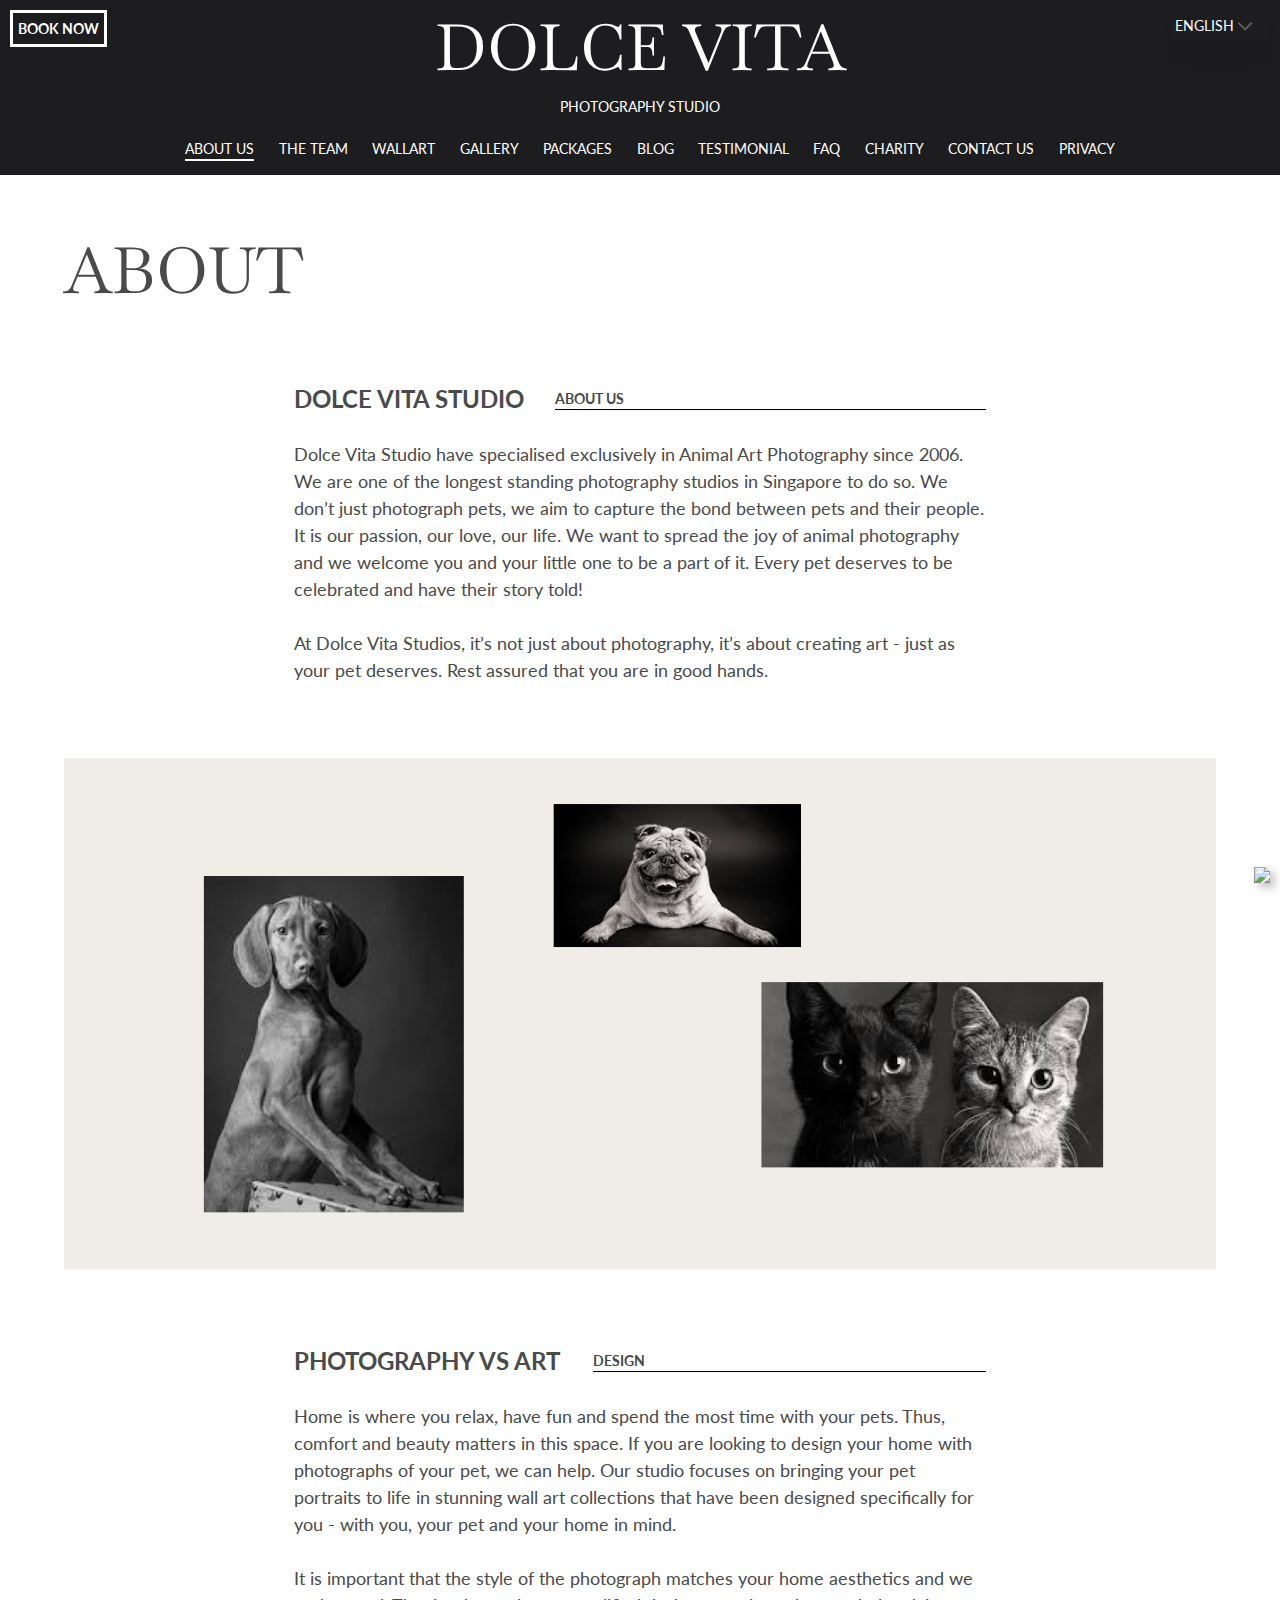
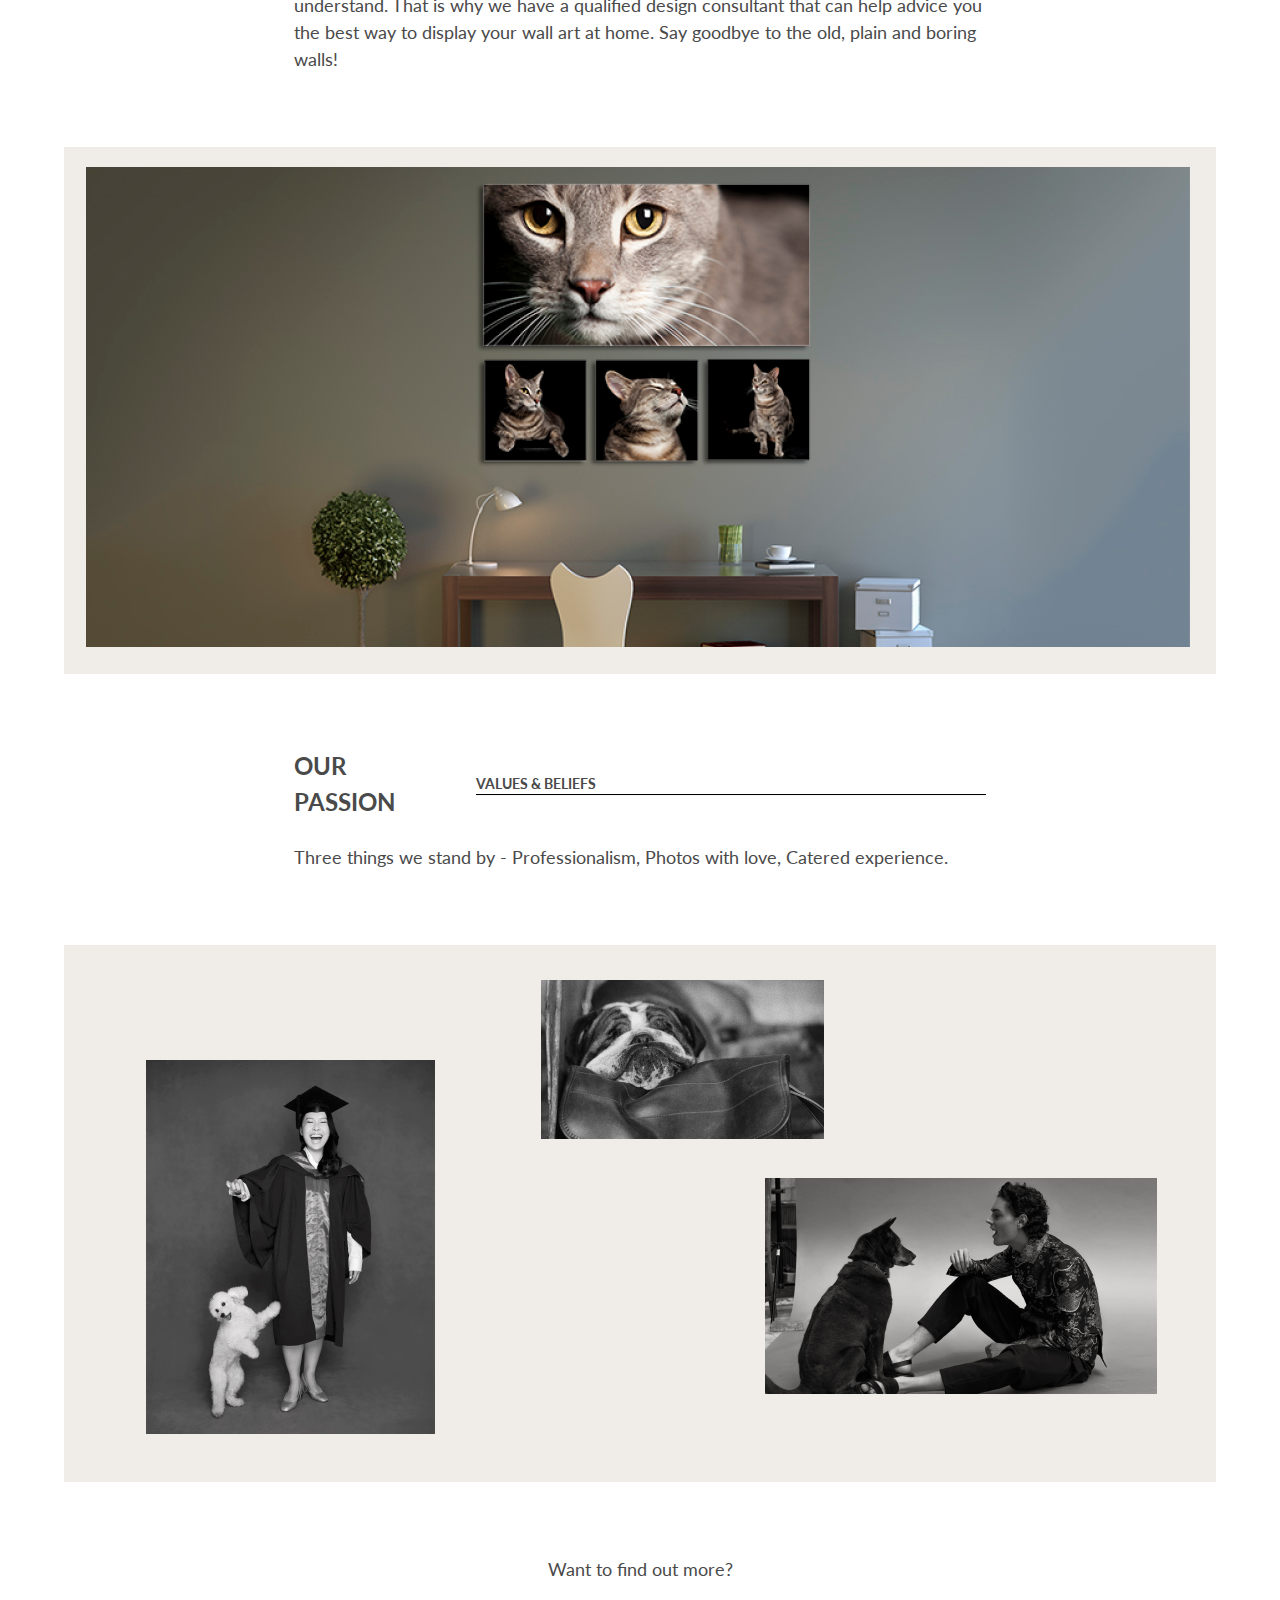
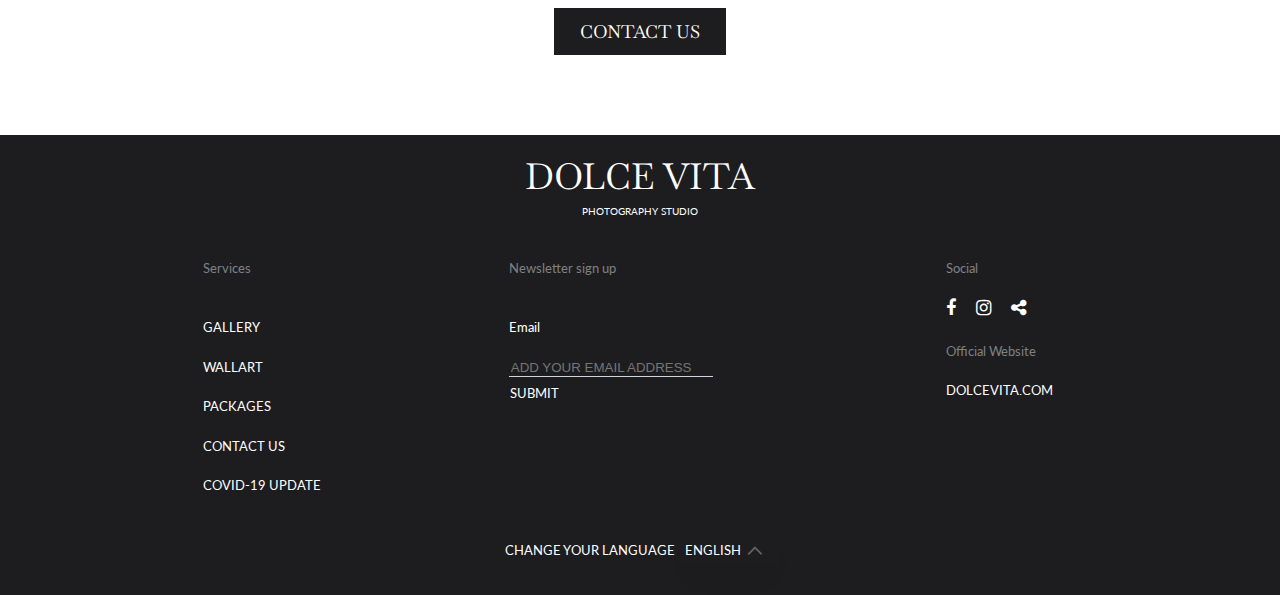
==== about.html @ 2d18b24d "add copy" ====
<!DOCTYPE html>
<html lang="en">
<head>
    <title>Dolce Vita</title>
    <meta charset="utf-8">
    <meta name="description" content="Professional pet photography service in Singapore. We specialise in taking luxe pet portraits and creating unique wall art.">
    <meta name="keywords" content="Photograph, Pet Portrait, Pet Photo, Photo Studio, Pet Photography, Photoshoot, Dog Photo, Cat Photo, Animal Shot, Animal Photography, Wall Art, Pet Art, Gallery, Luxe Photography, Artistic, Dolce Vita, Dolce Vita Studio, Singapore Pet Photography">
    <!--responsive for mobile devices-->
    <meta name="viewport" content="width=device-width, initial-scale=1">

    <link rel="stylesheet" href="bulma.css">
    <link rel="stylesheet" href="color.css">
    <link rel="icon" href="images/favicon.ico" type="image/x-icon">
    <link href="https://fonts.googleapis.com/css2?family=Baskervville&family=Lato&display=swap" rel="stylesheet">
    <link rel="stylesheet" href="https://cdnjs.cloudflare.com/ajax/libs/font-awesome/4.7.0/css/font-awesome.min.css">

    <style>
      
        

    </style>
</head>
<body>
<a class="top-link hide" id="js-top">
    <img src="images/sticky-scroll-top.svg">
</a>
<!--HEADER START-->
<header>
    <a class="bookNow" href="contact.html">
        <strong>BOOK NOW</strong>
    </a>
    <div class="lang">
        <!--ENGLISH <i class="fa fa-chevron-down"></i>-->
        <div class="select-box">
            <div class="select-box__current" tabindex="1">
                <div class="select-box__value"><input class="select-box__input" type="radio" id="0" value="1" name="Ben" checked="checked">
                    <p class="select-box__input-text">ENGLISH</p>
                </div>
                <div class="select-box__value"><input class="select-box__input" type="radio" id="1" value="2" name="Ben">
                    <p class="select-box__input-text">CHINESE</Canvas></p>
                </div>
                <div class="select-box__value"><input class="select-box__input" type="radio" id="2" value="3" name="Ben">
                    <p class="select-box__input-text">MALAY</p>
                </div>
                <div class="select-box__value"><input class="select-box__input" type="radio" id="3" value="4" name="Ben">
                    <p class="select-box__input-text">TAMIL</p>
                </div>
                <img class="select-box__icon" src="images/arrow-down.png" alt="Arrow Icon" aria-hidden="true">
            </div>
            <ul class="select-box__list">
                <li><label class="select-box__option" for="0" aria-hidden="aria-hidden">ENGLISH</label></li>
                <li><label class="select-box__option" for="1" aria-hidden="aria-hidden">CHINESE</label></li>
                <li><label class="select-box__option" for="2" aria-hidden="aria-hidden">MALAY</label></li>
                <li><label class="select-box__option" for="3" aria-hidden="aria-hidden">TAMIL</label></li>
            </ul>
        </div>
    </div>
    <div class="htitle">
        <h1>DOLCE VITA</h1>
        <h4>PHOTOGRAPHY STUDIO</h4>
    </div>
    
    <nav class="nav">
        <ul>
            <li><a href="about.html" class="active">ABOUT US</a></li> <!--Active on about.html page-->
            <li><a href="team.html" >THE TEAM</a></li>
            <li><a href="wallart.html">WALLART</a></li>
            <li><a href="gallery.html">GALLERY</a></li>
            <li><a href="packages.html">PACKAGES</a></li>
            <li><a href="blog.html">BLOG</a></li>
            <li><a href="testimonial.html">TESTIMONIAL</a></li>
            <li><a href="faq.html">FAQ</a></li>
            <li><a href="charity.html">CHARITY</a></li>
            <li><a href="contact.html">CONTACT US</a></li>
            <li><a href="privacy.html">PRIVACY</a></li>
         </ul>
    </nav>
</header>

    <!--Mobile header-->
    <nav class="mobile-nav navbar" role="navigation" aria-label="main navigation">
        <div class="navbar-brand">
            <a class="navbar-item" href="about.html">
            <img src="images/DV.svg" height="28">
            </a>
        
            <a role="button" class="navbar-burger burger" aria-label="menu" aria-expanded="false" data-target="navbarBasicExample">
            <span aria-hidden="true"></span>
            <span aria-hidden="true"></span>
            <span aria-hidden="true"></span>
            </a>
        </div>
        
        <div id="navbarBasicExample" class="navbar-menu">
            <div class="navbar-start">
                <a class="navbar-item" href="about.html">ABOUT US</a>
                <a class="navbar-item" href="team.html" >THE TEAM</a>
                <a class="navbar-item" href="wallart.html">WALLART</a>
                <a class="navbar-item" href="gallery.html">GALLERY</a>
                <a class="navbar-item" href="packages.html">PACKAGES</a>
                <a class="navbar-item" href="blog.html">BLOG</a>
                <a class="navbar-item" href="testimonial.html">TESTIMONIAL</a>
                <a class="navbar-item" href="charity.html">CHARITY</a>
                <a class="navbar-item" href="faq.html">FAQ</a>
                <a class="navbar-item" href="contact.html">CONTACT US</a>
                <a class="navbar-item" href="privacy.html">PRIVACY</a>
        
        </div>
        
            <div class="navbar-end">
            <div class="navbar-item">
                <div class="buttons">
                    <a class="button" href="contact.html">
                        <strong>BOOK NOW</strong>
                    </a>
                        <!--ENGLISH <i class="fa fa-chevron-down"></i>-->
                        <div class="select-box">
                            <div class="select-box__current" tabindex="2">
                                <div class="select-box__value"><input class="select-box__input" type="radio" id="m0" value="1" name="ken" checked="checked">
                                    <p class="select-box__input-text">ENGLISH</p>
                                </div>
                                <div class="select-box__value"><input class="select-box__input" type="radio" id="m1" value="2" name="ken">
                                    <p class="select-box__input-text">CHINESE</Canvas></p>
                                </div>
                                <div class="select-box__value"><input class="select-box__input" type="radio" id="m2" value="3" name="ken">
                                    <p class="select-box__input-text">MALAY</p>
                                </div>
                                <div class="select-box__value"><input class="select-box__input" type="radio" id="m3" value="4" name="ken">
                                    <p class="select-box__input-text">TAMIL</p>
                                </div>
                                <img class="select-box__icon" src="images/arrow-down.png" alt="Arrow Icon" aria-hidden="true">
                            </div>
                            <ul class="select-box__list">
                                <li><label class="select-box__option" for="m0" aria-hidden="aria-hidden">ENGLISH</label></li>
                                <li><label class="select-box__option" for="m1" aria-hidden="aria-hidden">CHINESE</label></li>
                                <li><label class="select-box__option" for="m2" aria-hidden="aria-hidden">MALAY</label></li>
                                <li><label class="select-box__option" for="m3" aria-hidden="aria-hidden">TAMIL</label></li>
                            </ul>
                        </div>
                </div>
            </div>
            </div>
        </div>
    </nav>

    <!--HEADER ENDS-->

    <section class="section">
        <div class="container">
            <div class="sectionTitle">
                <h1>ABOUT</h1>
            </div>
            <div class="columns">
                <div class="column">
                    <!--Gives the wrapper-->
                    <div class="content">       
                        <div class="columns">
                            <div class="column" style="flex-grow: 0.55;"><h2>DOLCE VITA STUDIO</h2></div>
                            <div class="column" style="margin: auto 0;"><h3>ABOUT US<hr></h3></div>
                        </div>   
                        <h6>
                            Dolce Vita Studio have specialised exclusively in Animal Art Photography since 2006. We are one of the longest standing photography studios in Singapore to do so. We don’t just photograph pets, we aim to capture the bond between pets and their people. It is our passion, our love, our life. We want to spread the joy of animal photography and we welcome you and your little one to be a part of it. Every pet deserves to be celebrated and have their story told!
                            <br><br>
                            At Dolce Vita Studios, it’s not just about photography, it’s about creating art - just as your pet deserves. Rest assured that you are in good hands.
                        </h6>
                    </div>
                   
                </div>
            </div>

            <div class="columns">
                <div class="column">
                    <div class="bg">
                        <img src="images/about-collage-dog-cat.png" width="90%" height="90%" alt="Collage of two dogs and two cats">
                    </div>
                </div>
            </div>

            <div class="columns"> 
                <div class="column">
                    <!--Gives the wrapper-->
                    <div class="content">
                        <div class="columns">
                            <div class="column" style="flex-grow: 0.70;"><h2>PHOTOGRAPHY VS ART</h2></div>
                            <div class="column" style="margin: auto 0;"><h3>DESIGN<hr></h3></div>
                        </div>   
                        <h6>
                            Home is where you relax, have fun and spend the most time with your pets. Thus, comfort and beauty matters in this space. If you are looking to design your home with photographs of your pet, we can help. Our studio focuses on bringing your pet portraits to life in stunning wall art collections that have been designed specifically for you - with you, your pet and your home in mind. 
                            <br><br>
                            It is important that the style of the photograph matches your home aesthetics and we understand. That is why we have a qualified design consultant that can help advice you the best way to display your wall art at home. Say goodbye to the old, plain and boring walls!
                        </h6>
                    </div>
                </div>
            </div>

            <div class="columns">
                <div class="column">
                    <div class="bg">
                        <img src="images/about-wallart-cat.png" alt="Wallart of cat">
                    </div>
                </div>
            </div>

            <div class="columns"> 
                <div class="column">
                    <!--Gives the wrapper-->
                    <div class="content">
                        <div class="columns">
                            <div class="column" style="flex-grow: 0.31;"><h2>OUR PASSION</h2></div>
                            <div class="column" style="margin: auto 0;" ><h3>VALUES & BELIEFS<hr></h3></div>
                        </div> 
                        <h6>
                            Three things we stand by - Professionalism, Photos with love, Catered experience.     
                        </h6>
                    </div>
                </div>
            </div>

            <div class="columns">
                <div class="column">
                    <div class="bg">
                        <img src="images/about-collage-grad-dog.png" alt="collage of graduating university students with their pet dog">
                    </div>
                </div>
            </div>

            <div class="columns">
                <div class="column">
                    <h6 class="textCenter">
                        Want to find out more?
                    </h6>
                    <div class="btn" style="margin-top: 25px;">
                        <a href="contact.html">CONTACT US</a>
                    </div>
                </div>
            </div>

        </div>
    </section>

<!--FOOTER START-->
    <footer class="desktop">
        <div class="htitle">
            <h1 style="font-size: 36px;">DOLCE VITA</h1>
            <h4 style="font-size: 10px;">PHOTOGRAPHY STUDIO</h4>
        </div>

        <div class="footer">
            <div class="fservice">
                <ul>
                    <li><h5>Services</h5><br></li>
                    <li><a href="gallery.html">GALLERY</a></li>
                    <li><a href="wallart.html">WALLART</a></li>
                    <li><a href="packages.html">PACKAGES</a></li>
                    <li><a href="contact.html">CONTACT US</a></li>
                    <li><a href="covid.html">COVID-19 UPDATE</a></li>
                </ul>
            </div>
            <div class="fnews">
                <ul>
                    <li><h5>Newsletter sign up</h5><br></li>
                    <li>Email</li>
                    <li><div class="md-form">
                        <input type="email" id="form1" class="form-control" placeholder="ADD YOUR EMAIL ADDRESS">
                    </div>
                   
                    <button class="button is-text">SUBMIT</button></li>
                </ul>

            </div>
            <div class="fsocial">
                <ul>
                    <li><h5>Social</h5></li>
                    <i class="fa fa-facebook"></i><i class="fa fa-instagram"></i><i class="fa fa-share-alt"></i>
                    <li><h5>Official Website</h5></li>
                    <li><a href="index.html">DOLCEVITA.COM</a></li>
                </ul>
            </div>
        </div>

        <div class="flang">
            
            <!--<h5 style="display: inline; padding-left: 30px;">ENGLISH <i class="fa fa-chevron-down"></i></h5>-->
            <div class="select-box" style="float: right;">
                <div class="select-box__current" tabindex="3">
                    <div class="select-box__value"><input class="select-box__input" type="radio" id="f0" value="1" name="ten" checked="checked">
                        <p class="select-box__input-text">ENGLISH</p>
                    </div>
                    <div class="select-box__value"><input class="select-box__input" type="radio" id="f1" value="2" name="ten">
                        <p class="select-box__input-text">CHINESE</Canvas></p>
                    </div>
                    <div class="select-box__value"><input class="select-box__input" type="radio" id="f2" value="3" name="ten">
                        <p class="select-box__input-text">MALAY</p>
                    </div>
                    <div class="select-box__value"><input class="select-box__input" type="radio" id="f3" value="4" name="ten">
                        <p class="select-box__input-text">TAMIL</p>
                    </div>
                    <img class="select-box__icon" src="images/arrow-up.png" alt="Arrow Icon" aria-hidden="true">
                </div>
                <ul class="select-box__list" style="bottom: 50px;">
                    <li><label class="select-box__option" for="f0" aria-hidden="aria-hidden">ENGLISH</label></li>
                    <li><label class="select-box__option" for="f1" aria-hidden="aria-hidden">CHINESE</label></li>
                    <li><label class="select-box__option" for="f2" aria-hidden="aria-hidden">MALAY</label></li>
                    <li><label class="select-box__option" for="f3" aria-hidden="aria-hidden">TAMIL</label></li>
                </ul>
            </div>
            <div style="padding: 5px;">CHANGE YOUR LANGUAGE</div>
        </div>
    </footer>

    <footer class="mobile">
        <div class="htitle">
            <h1 style="font-size: 36px;">DOLCE VITA</h1>
            <h4 style="font-size: 10px;">PHOTOGRAPHY STUDIO</h4>
        </div>

        <div class="fbody">
        <div>
            <div class="services">
                <h5>Services</h5>
                <ul>
                    <li><a href="gallery.html">GALLERY</a></li>
                    <li><a href="wallart.html">WALLART</a></li>
                    <li><a href="packages.html">PACKAGES</a></li>
                    <li><a href="contact.html">CONTACT US</a></li>
                    <li><a href="covid.html">COVID-19 UPDATE</a></li>
                </ul>
            </div>
        </div>

        <div class="footerBtm">

            <div class="newsletter">
                <h5>Choose Your Language</h5>    
                <!--<div>ENGLISH <i class="fa fa-chevron-down"></i></div>-->
                <div class="select-box">
                    <div class="select-box__current" tabindex="4">
                        <div class="select-box__value"><input class="select-box__input" type="radio" id="mf0" value="1" name="ren" checked="checked">
                            <p class="select-box__input-text">ENGLISH</p>
                        </div>
                        <div class="select-box__value"><input class="select-box__input" type="radio" id="mf1" value="2" name="ren">
                            <p class="select-box__input-text">CHINESE</Canvas></p>
                        </div>
                        <div class="select-box__value"><input class="select-box__input" type="radio" id="mf2" value="3" name="ren">
                            <p class="select-box__input-text">MALAY</p>
                        </div>
                        <div class="select-box__value"><input class="select-box__input" type="radio" id="mf3" value="4" name="ren">
                            <p class="select-box__input-text">TAMIL</p>
                        </div>
                        <img class="select-box__icon" src="images/arrow-down.png" alt="Arrow Icon" aria-hidden="true">
                    </div>
                    <ul class="select-box__list">
                        <li><label class="select-box__option" for="mf0" aria-hidden="aria-hidden">ENGLISH</label></li>
                        <li><label class="select-box__option" for="mf1" aria-hidden="aria-hidden">CHINESE</label></li>
                        <li><label class="select-box__option" for="mf2" aria-hidden="aria-hidden">MALAY</label></li>
                        <li><label class="select-box__option" for="mf3" aria-hidden="aria-hidden">TAMIL</label></li>
                    </ul>
                </div>
            </div>

               <div class="social">
                   <h5>Social</h5>
                   <i class="fa fa-facebook"></i><i class="fa fa-instagram"></i><i class="fa fa-share-alt"></i>
                </div>
        </div>
    </div>

    </footer>

<!--FOOTER END-->
<script src="scripts/navbar.js"></script>
</body>
</html>
---- color.css ----
body{
    position: relative;
    height: 100%;
    background-color: #fff;
    margin: 0;
    padding: 0;
}

html, body {
    max-width: 100%;
    overflow-x: hidden;
}

.top-link {
    position: fixed;
    bottom: 10px;
    right: 10px;
    z-index: 99999;
}

.top-link img {
    box-shadow: rgba(0, 0, 0, 0.22) 5px 5px 8px;
}

.contact-seperator {
    border-top: 1px solid lightgray;
}

/*text color set by div*/
/*header compnay name + section header*/
h1 {
    font-family: 'Baskervville', serif;
    font-size: 64px;
    font-weight: normal;
    font-style: normal;
    margin: 0;
    padding: 0;
}

/*subheader*/
h2 {
    font-family: 'Lato', sans-serif;
    font-size: 24px;
    font-weight: bold;
    font-style: normal;
    margin: 0;
    padding: 0;
}

/*sub title that is above the line*/
h3 {
    font-family: 'Lato', sans-serif;
    font-size: 14px;
    font-weight: bold;
    font-style: normal;
    margin: 0;
    padding: 0;
}

/*sub company name + footer*/
h4 {
    font-family: 'Lato', sans-serif;
    font-size: 14px;
    font-weight: normal;
    font-style: normal;
    margin: 0;
    padding: 0;
}

/*content*/
h6 {
    font-family: 'Lato', sans-serif;
    font-size: 18px;
    font-weight: normal;
    font-style: normal;
    margin: 0;
    padding: 0;
}

/*content links*/

.links {
    color: #4a4a4a;
    display: inline-block;
    border-bottom: 1px solid #4a4a4a ;
    margin-top: 60px;
}

/*footer grey*/
h5 {
    font-family: 'Lato', sans-serif;
    font-size: 13px;
    font-weight: normal;
    font-style: normal;
    margin: 0;
    padding: 0;
    color: #7D8184;
}

header {
    width: 100%;
    height: 175px;
    left: 0px;
    top: 0px;
    background: #1D1D1F;
}

.htitle {
    width: 50%;
    margin: auto;
    text-align: center;
    color: #fff;
}

.bookNow {
    float: left;
    color: #FFF;
    margin: 10px;
    padding: 5px;
    font-family: 'Lato', sans-serif;
    font-size: 14px;
    border-style: solid;
    border-color: #FFF;
    transition: all 0.3s;
}

.bookNow a{
color: white;
transition: all 0.3s;
}

.bookNow:hover {
    background-color: white;
}

.bookNow:hover a {
    color: black;
}

.lang {
    float: right;
    color: #FFF;
    margin: 10px;
    font-family: 'Lato', sans-serif;
    font-size: 14px;
}

.nav {
    color: #FFF;
    height: 20px;
    padding: 10px 10px;
    /*position: fixed;  Set the navbar to fixed position */
    width: 100%;  
    margin-top: 10px;
}

.nav ul, .nav li {
    margin: 0;
    padding: 0;
    display: inline-block;
    list-style-type: none;
}
.nav ul {
    width: 100%;
    text-align: center;
    
}
ul#menu li {     
    display: inline-block;   
    padding-left: 5px;
    margin-left: 10px;
}
.nav a {
    display: block;
    line-height: 20px;
    margin: 0 0 0 20px;
    text-decoration: none;
    color: #FFFFFF;
    font-family: 'Lato', sans-serif;
    font-size: 14px;
    text-transform: capitalize;
    transition: all 0.2s;
}

.nav a:hover {
    border-bottom: 2px solid white;
}

.nav a.active {
    border-bottom: 2px solid white;
}

.content {
    width: 60%;
    margin: auto;
    font-family: 'Lato';
}

@media only screen and (max-width: 820px) {

    .content {
        width: 80%;
    }
}

.bg {
    padding: 20px 0;
    background-color: #F0EDE8;
    text-align: center;
}

footer {
    height: 460px;
    width: 100%;
    background: #1D1D1F;
    padding: 15px;
    font-family: 'Lato', sans-serif;
    font-size: 13px;
    font-weight: normal;
    font-style: normal;
    color: #fff;
}

.footer {
    width: 70%;
    margin: auto;
    display: table;
    padding: 20px 0;
}

.fservice {
    width: 35%;
    display: table-cell;
}

.footer ul {
    list-style-type: none;
    padding-inline-start: 0px;
    /*margin-top: 20px;*/
}

.footer li {
    margin: 20px 0;
}

.footer a {
    display: block;
    text-decoration: none;
    font-family: 'Lato', sans-serif;
    color: #FFF;
}

.footer a:hover {
    color: #ced4da;
}

.fnews {
    width: 50%;
    display: table-cell;
}

/*For email hr*/
.fnews li {
    padding-right: 30%;
}

.fsocial {
    display: table-cell;
}

.fsocial i {
    font-size: 18px;
    padding-bottom: 5px;
    margin: 0 20px 0 0;
}

.fsocial i:hover {
    color: #ced4da;
}

.flang {
    width: 280px;
    margin: auto;
}

.btn {
    text-align: center;
}

.btn.white button, .btn.white a {
    background-color: #fff;
    color: #1D1D1F;
    cursor: pointer;
}

.btn.white:hover button, .btn.white:hover a {
    background-color: #1D1D1F !important;
    color: #fff !important;
}

.btn button, .btn a {
    border-style: none;
    font-family: 'Baskervville', serif;
    font-size: 18px;
    background-color: #1D1D1F;
    color: #fff;
    text-align: center;
    border: 1px solid #1D1D1F;
    padding: 9px 25px;
    text-transform: uppercase;
    transition: all 0.3s;
    display: inline-block;
}

.btn button:hover, .btn a:hover {
    background-color: #fff;
    color: #1D1D1F;
    
}

.textCenter {
    text-align: center;
    margin: auto;
}

.nogap {
    margin-top: 0;
}

/*Footer email submit from bootstrap*/
.md-form {
    position: relative;
}

.md-form input[type="email"]:not(.browser-default) {
    -webkit-box-sizing: content-box;
    box-sizing: content-box;
    background-color: transparent;
    border: none;
    border-bottom: 1px solid #ced4da;
    border-radius: 0;
    outline: none;
    -webkit-box-shadow: none;
    box-shadow: none;
}


.md-form .form-control {
    width: 200px;
    height: auto;
    background-color: transparent;
    border-radius: 0;
    color: #fff;
    
}

.md-form .form-control:focus {
    -webkit-box-shadow: none;
    box-shadow: none
}

/*CAROUSEL*/
.carousel.container:nth-child(2) {
    margin-top: 60px;
}

.carousel.container {
    margin-bottom: 75px;
}

.carousel.container h6 {
    text-align: center;
}

.wallart .container:last-child {
    margin-bottom: 27px;
}

.wallart .container:last-child h6 {
    text-align: center;
    margin-bottom: 35px;
}

.wallart .carousel.container .columns {
    margin-top: 0;
}

.glide--slider {
    position: relative;
}

.glide__track {
    border: 30px solid #F0EDE8;
}

.glide__slide {
    height: auto !important;
}

.glide__slide img {
    height: 100%;
    width: 100%;
    position: relative;
    right: 30px;
}

.glide__arrows .glide__arrow {
    padding: 0;
    border: none;
    box-shadow: none;
    text-shadow: none;
}

.glide__arrows .glide__arrow--left {
    left: 0.3em;
}

.glide__arrows .glide__arrow--right {
    right: 0.3em;
}

@media only screen and (max-width: 820px) {

    .glide__track {
        border: 15px solid #F0EDE8;
    }

    .glide__arrows .glide__arrow--left {
        left: -0.4em;
    }
    
    .glide__arrows .glide__arrow--right {
        right: -0.4em;
    }

    .glide__slide img {
        right: 15px;
    }

    .glide__slide {
        height: 170px !important;
    }
    
}

/*OUR PEOPLE*/
.people .title {
    font-family: Baskervville;
    font-style: normal;
    font-weight: normal;
    font-size: 30px;
    line-height: 39px;
}

.people .swap-img {
    position: relative;
    margin-bottom: 15px;
}

.people .swap-img img.bw {
    position: absolute;
    top:0;
    left:0;
    overflow: hidden;
    width: 100%;
}

.people .swap-img .bw {
    z-index: 9999;
    transition: opacity .3s linear;
    cursor: pointer;
}

.people .swap-img .bw:hover {
    opacity: 0;
}

.people .desktop .columns:nth-child(2) {
    margin-top: 90px;
}

.people .desktop, .people .mobile {
    margin: 65px 0 42px;
}

.people .mobile {
    display: none;
}

.people .mobile .column {
    margin-bottom: 45px;
}

@media only screen and (max-width: 820px) { 

    .people .mobile {
        display: block;
    }

    .people .desktop {
        display: none;
    }

}


/*MOBILE NAV*/

.mobile-nav {
    display: none;
    font-family: 'Lato', sans-serif;
    font-size: 12px;
}

.mobile-nav.navbar, .mobile-nav.navbar .navbar-menu {
    background-color: #1D1D1F;
}

.mobile-nav.navbar .navbar-burger {
    color: #fff;
}

.mobile-nav.navbar .navbar-item {
    color: #fff;
}

.mobile-nav.navbar .navbar-item:hover {
    background-color: #1D1D1F;
    color: #fff;
}

.mobile-nav.navbar .button {
    background-color: transparent;
    border: 1px solid white;
    color: #fff;
    font-size: 12px;
}

/*MOBILE FOOTER*/
footer.mobile {
    display: none;
    height: auto;
    font-size: 12px;
    padding: 0.75rem;
}

footer.mobile a {
    color: #fff;
}

footer.mobile .htitle {
    width: 100%;
}


footer.mobile h5 {
    margin-bottom: 10px;
}

footer.mobile ul {
    list-style-type: none;
}

footer.mobile .fbody {
    display: flex;
    justify-content: space-between;
    margin: 20px 0 0;
}

footer.mobile > div > div > div:first-child {
    margin-bottom: 20px;
}

footer.mobile .social .fa {
    font-size: 20px;
    margin-right: 10px;
}


@media only screen and (max-width: 820px) {
    .mobile-nav, footer.mobile {
    display: block;}

    header, footer.desktop {
        display: none;
    }
}

hr {
    margin: 0;
    border-top: 1px solid black;
}

/*HOMEPG*/

.covid-banner.desktop {
    position: sticky;
    z-index: 100;
    width: 100%;
    background: black;
    padding: 2px 0;
    display: flex;
    justify-content: center;
}

.covid-banner.desktop > * {
    display: inline;
    color: white;
    font-size: 12px;
}

.covid-banner.desktop > div:nth-child(2) {
    position: absolute;
    right: 5px;
    cursor: pointer;
}

.covid-banner.desktop > div:nth-child(1) a {
    color: #fff;
}

.covid-banner.desktop > div:nth-child(1) a:hover {
    color: #fff;
    text-decoration: underline;
}

.covid-banner.mobile {
    display: none;
    height: 100%;
    width: 100%;
    position: fixed;
    z-index: 10;
}

.covid-banner.mobile > div {
    background: black;
    margin: 80px 20px;
    width: 100%;
    display: flex;
    justify-content: center;
    align-items: center;
    position: relative;
    text-align: center;
    padding: 25px;
}

.covid-banner.mobile > div > div > div, .covid-banner.mobile > div > div > h6 {
    color: white ;
    margin-bottom: 30px;
}

.covid-banner.mobile > div > div > div:nth-child(1) {
    font-family: 'Baskervville';
    font-size: 36px;
    margin-bottom: 10px;
}

.covid-banner.mobile > div > div > div:nth-child(4) {
    position: absolute;
    top: 5px;
    right: 10px;
    font-size: 36px;
}

@media only screen and (max-width: 820px) {


.covid-banner.mobile {
    display: flex;
}


.covid-banner.desktop {
    display: none;
}

}


.section.video {
    position: fixed;
    bottom: 0;
    background: rgba(0, 0, 0, 0.5);
    color: #f1f1f1;
    width: 100%;
    padding: 20px;
}

.video-overlay {
    position: fixed;
    bottom: 0;
    left: 0;
    background: rgba(0, 0, 0, 0.5);
    color: #f1f1f1;
    width: 100%;
    height: 100%;
    padding: 20px;
    z-index: 2;
    display: flex;
    justify-content: center;
    align-items: center;
}

#introVideo {
    position: fixed;
    right: 0;
    bottom: 0;
    min-width: 100%;
    min-height: 100%;
}

.section.video .text {
text-align: center;
}

.section.video .title { 
    font-family: Baskervville;
    font-style: normal;
    font-weight: normal;
    font-size: 80px;
    color: white;
}

.section.video .subtitle {
    font-family: Lato;
    font-style: normal;
    font-weight: normal;
    font-size: 18px;
    line-height: 1.5;
    letter-spacing: 1ch;
    color: white;
}

@media only screen and (max-width: 820px) { 

    .section.video {
        height: 100vh;
    }

    .section.video .text {
        bottom: 40%;
    }

    #introVideo {
        max-width: none;
        height: 100px;
        width: auto;
    }

}

/*COVID*/

.sg-clean{
margin: 20px auto;
width: 312px;
height: 161px;
background-size: cover !important;
background-position: center !important;
background: url('images/SG-Clean-logo.png');
background-blend-mode: difference;
mix-blend-mode: difference;
}


.covid hr {
    margin: 0 auto;
    width: 70%;
}

.covid img {
    width: 100%;
}

.covid .columns.is-variable .column h6:first-child {
    margin-bottom: 10px;
}

.covid .container:nth-child(2) {
    padding-top: 80px;
    padding-bottom: 50px;
}

@media only screen and (min-width: 821px) {

    .covid .container:nth-child(2) > .columns {
        margin-top: 90px;
    }

}

@media only screen and (max-width: 820px) {

    .sg-clean {

        width: 156px;
        height: 80px;

    }


}

/*charity*/

.charity hr {
    margin: 0 auto;
    width: 20%;
}

.charity .title, .package .title {
    font-family: 'Baskervville';
    font-size: 24px;
    text-align: center;
    line-height: 1.5;
}

.charity img {
    margin-top: 2.5rem;
    width: 100%;
}

.spca-collage{
    display: flex;
    align-items: center;
}

.charity-partner-caption .title {
    text-align: left;
}

.charity-partner-caption .btn {
    text-align: left;
}


.charity-partner-caption a {
    margin-top: 45px;
    background-color: transparent !important;
    text-align: center;
}

.charity .columns:nth-child(2) {
    margin-bottom: 75px;
}

.charity .columns:nth-child(4), .charity .columns:nth-child(5)  {
    margin: 75px 0;
}


@media only screen and (min-width: 821px) {

    .charity .is-variable {
        width: 90%;
        margin: auto;
    }

}

@media only screen and (max-width: 821px) {


.charity .columns:nth-child(2) {
    margin-bottom: 40px;
}

    .charity .columns:nth-child(4), .charity .columns:nth-child(5)  {
        margin: 40px 0;
    }
}

/*CONTACT*/
.contact form {
    width: 90%;
    margin: 90px auto;
}

.contact .header {
    display: flex;
    justify-content: space-between;
}

.contact label {
    font-family: 'Lato';
    font-weight: normal;
    font-size: 14px;
}

.contact .control .select {
    width: 100%;
}

.contact .control select, .contact .control input[type="text"], .contact .control input[type="number"], .contact .control input[type="email"]{
    width: 100%;
    font-family: 'Lato';
}

.contact .btn {
    text-align: right;
}

.contact .select:not(.is-multiple):not(.is-loading)::after {
    border-color: black;
}

.contact a {
    color: #808080;
}

.contact a:hover {
    color: #808080;
}

.contact form a {
    color: black;
    text-decoration: underline;
}


.contact form a:hover {
    color: black;
}

.contact .req {
    font-family: 'Lato';
    font-size: 12px;
    line-height: 2.5;
}

@media only screen and (min-width: 821px) {

    .contact .control .select.ntitle {
        width: 49%;
    }
    
}

@media only screen and (max-width: 821px) {

    .contact .header {
        flex-direction: column;
    }
    
}

/*PACKAGES*/

.package img {
    width: 100%;
    margin-bottom: 20px;
}

.package .container > .columns:nth-child(2){
    margin-bottom: 0px;
}


.package .btn {
    text-align: left;
    position: static;
}

.package button {
    margin-top: 40px;
    background-color: transparent;
    text-align: center;
}

@media only screen and (min-width: 821px) {

    .package .container > .columns:nth-child(3) > .column .column {
        position: relative;
    }
    
    .package .container > .columns:nth-child(3) > .column .column h6 {
        margin-bottom: 120px;
    }

    .package .container > .columns:nth-child(3) > .column .column .btn {
        position: absolute;
        bottom: 0;
    }

    .package .container > .columns {
        margin-bottom: 75px;
    }

    .package button {
        margin-top: 90px;
    }
  
}



.package .title {
    margin: 0 0 75px;
    font-size: 30px;
}



.package .container > .columns:nth-child(4) {
    border-top: 1px solid #B3B3B3;
}

.package .container > .columns:nth-child(4) .title {
    margin: 50px 0 60px;
}

.package .container > .columns:nth-child(4) .services .title {
    margin: 0 0 20px;
    font-size: 24px;
}

.package .services .btn {
    text-align: center;
}

.package .services a {
    margin-top: 20px;
    background-color: transparent;
    text-align: center;
}

.package .services .column {
    text-align: center;
    font-family: 'Lato';
}

.package .services .column > div {
    background: #F0EDE8;
    padding: 30px;
}

.package .price {
font-style: italic;
font-weight: normal;
font-size: 23px;
line-height: 28px;
background: #F7F6F3;
display: inline-block;
padding: 40px 30px;
border-radius: 50%;
margin-bottom: 16px;
}

.package .is-full .price {
    margin: 16px 0;
}

.package .is-full button {
    margin-top: 0;
}

.package .date, .package .details {
font-size: 14px;
line-height: 17px;
}

.package .details {
margin-top: 20px;
}

/*Drop down box for language*/
.select-box {
    position: relative;
    display: block;
    width: 100px;
    color: #fff;
}

.select-box__current {
    position: relative;
    box-shadow: 0 15px 30px -10px rgba(0, 0, 0, 0.1);
    cursor: pointer;
    outline: none;
}

.select-box__current:focus + .select-box__list {
    opacity: 1;
    animation-name: none;
}

.select-box__current:focus + .select-box__list .select-box__option {
    cursor: pointer;
}

.select-box__current:focus .select-box__icon {
    transform: translateY(-50%) rotate(180deg);
}

.select-box__icon {
    position: absolute;
    top: 50%;
    right: 15px;
    transform: translateY(-50%);
    width: 20px;
    opacity: 0.3;
    transition: 0.2s ease;
}

.select-box__value {
    display: flex;
}

.select-box__input {
    display: none;
}

.select-box__input:checked + .select-box__input-text {
    display: block;
}

.select-box__input-text {
    display: none;
    width: 100%;
    margin: 0;
    padding: 5px;
    background-color: transparent;
}

.select-box__list {
    position: absolute;
    width: 100%;
    padding: 0;
    list-style: none;
    opacity: 0;
    animation-name: HideList;
    animation-duration: 0.5s;
    animation-delay: 0.5s;
    animation-fill-mode: forwards;
    animation-timing-function: step-start;
    box-shadow: 0 15px 30px -10px rgba(0, 0, 0, 0.1);
}

.select-box__option {
    display: block;
    padding: 10px;
    background-color: #FFF;
    color: black;
}

.select-box__option:hover, .select-box__option:focus {
    color: #fff;
    background-color: #7D8184;
}

@keyframes HideList {
    from {
        transform: scaleY(1);
    }
    to {
        transform: scaleY(0);
    }
}
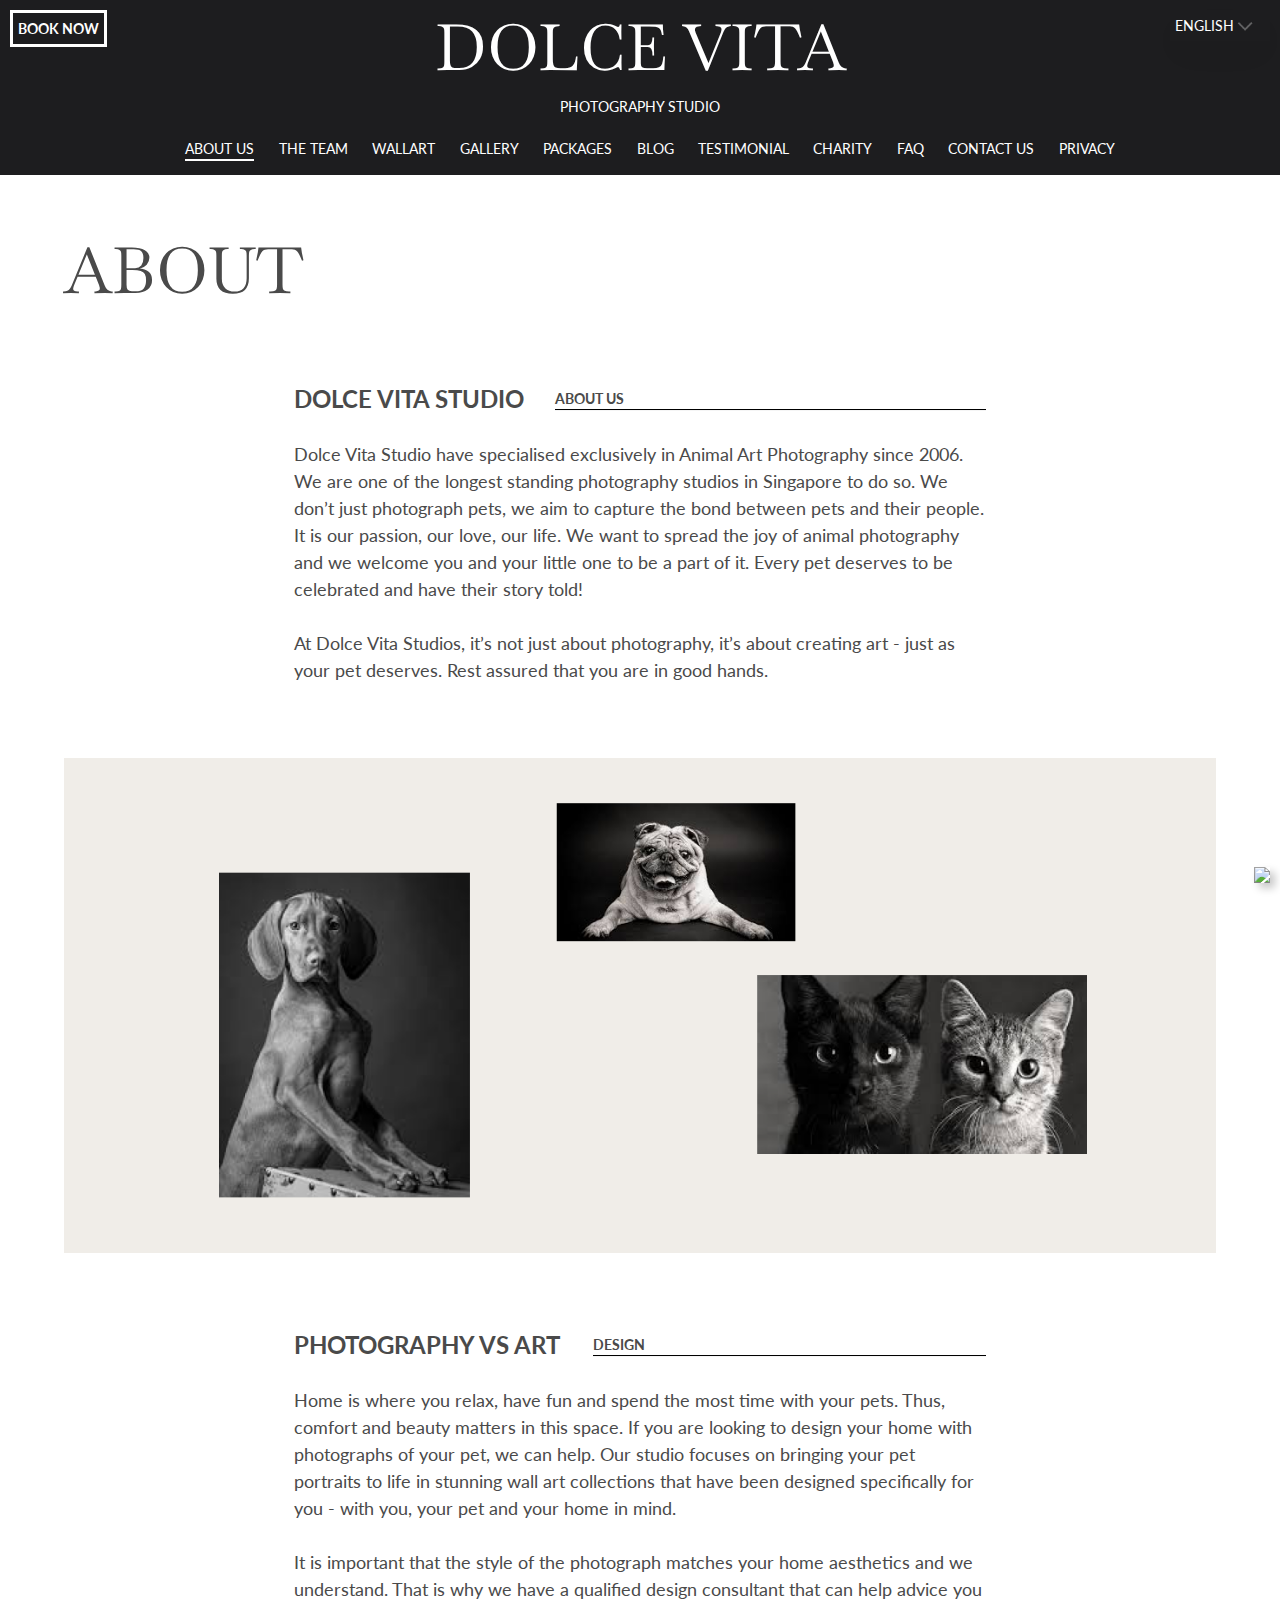
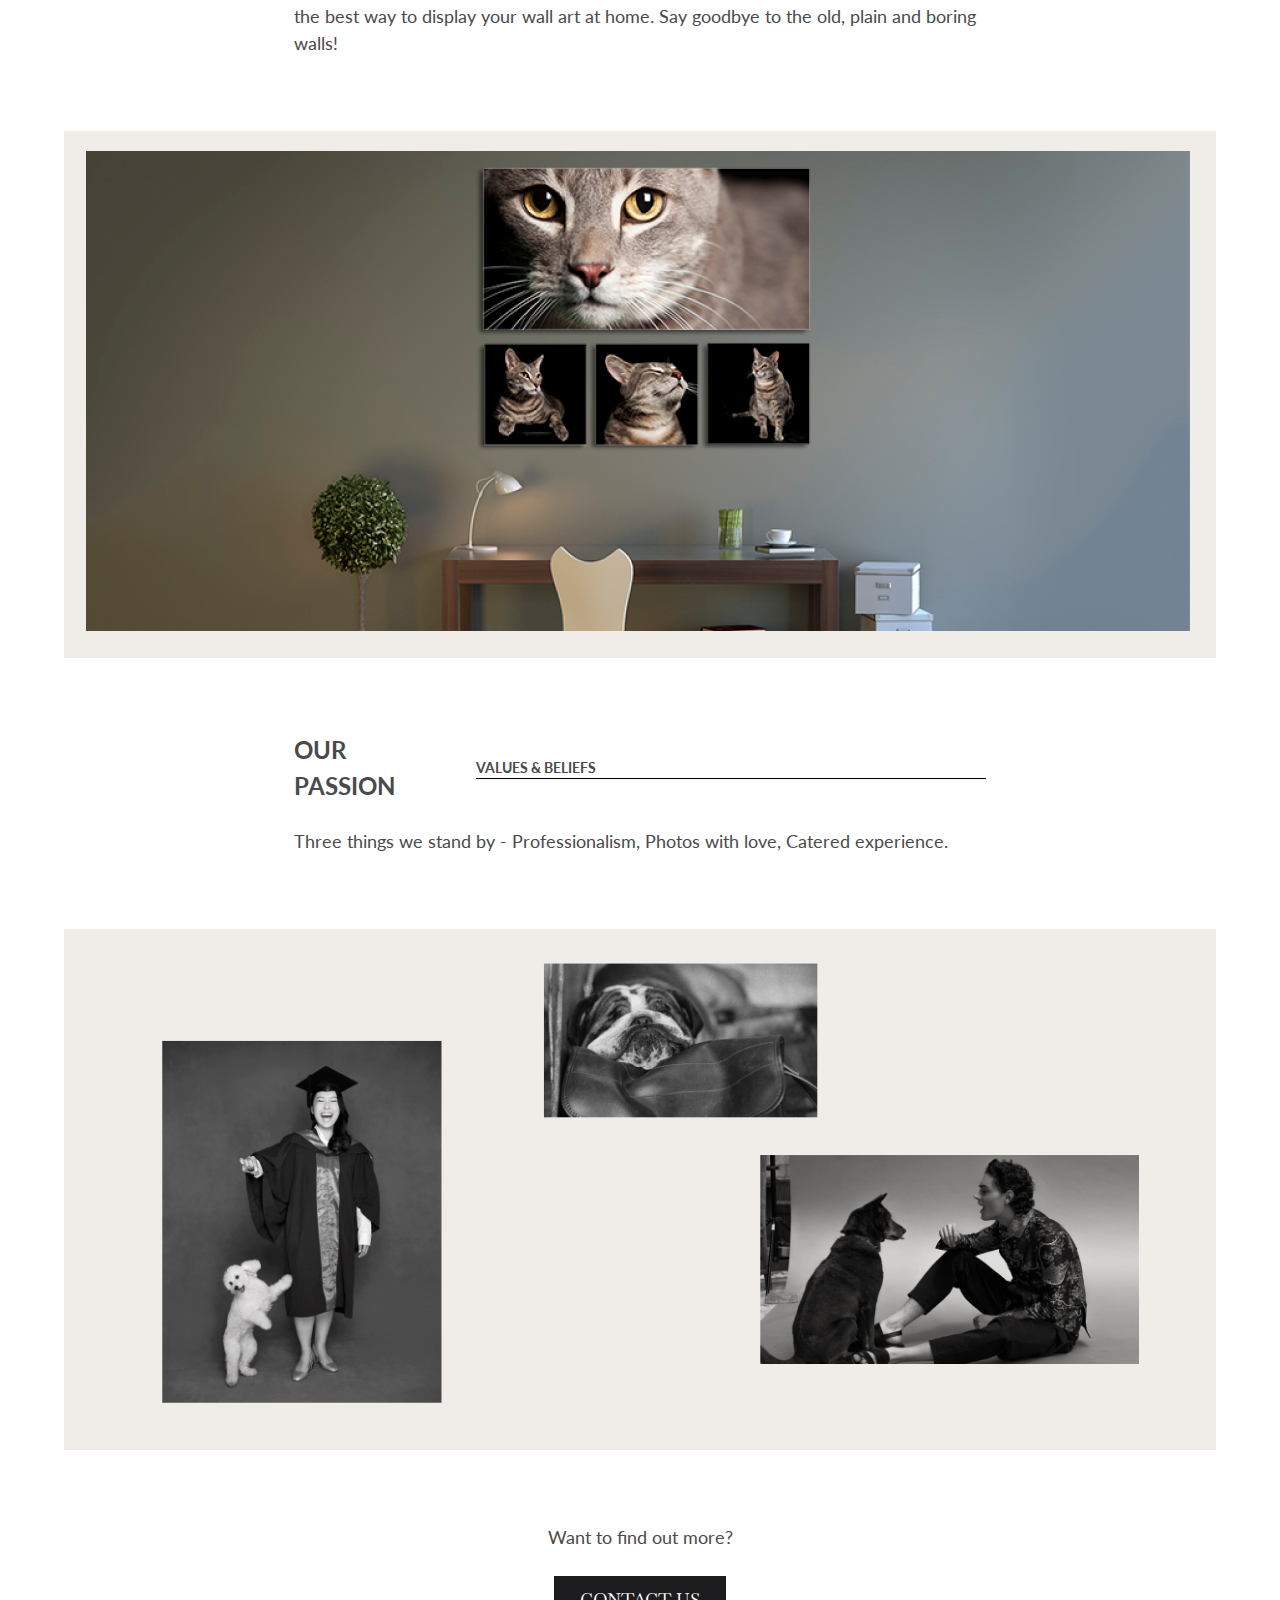
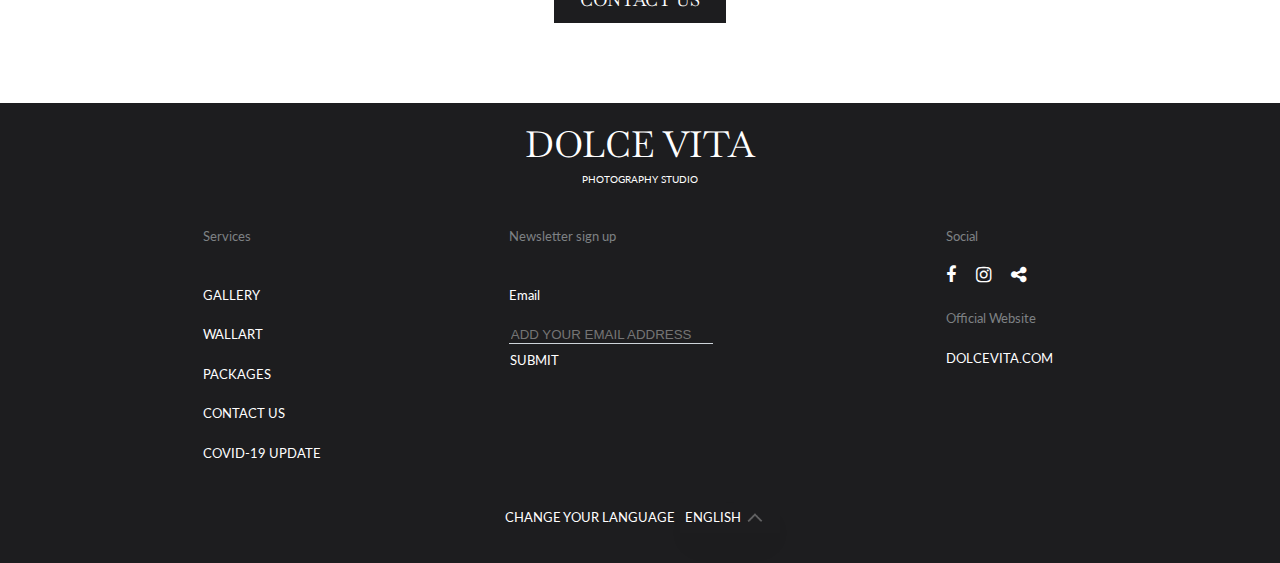
==== commit 5897e93d: "update nav" ====
--- a/about.html
+++ b/about.html
@@ -70,8 +70,8 @@
             <li><a href="packages.html">PACKAGES</a></li>
             <li><a href="blog.html">BLOG</a></li>
             <li><a href="testimonial.html">TESTIMONIAL</a></li>
+            <li><a href="charity.html">CHARITY</a></li>
             <li><a href="faq.html">FAQ</a></li>
-            <li><a href="charity.html">CHARITY</a></li>
             <li><a href="contact.html">CONTACT US</a></li>
             <li><a href="privacy.html">PRIVACY</a></li>
          </ul>
--- a/color.css
+++ b/color.css
@@ -70,6 +70,16 @@
 /*content*/
 h6 {
     font-family: 'Lato', sans-serif;
+    font-size: 18px;
+    font-weight: normal;
+    font-style: normal;
+    margin: 0;
+    padding: 0;
+}
+
+/*Baskervville header*/
+h7 {
+    font-family: 'Baskervville', serif;
     font-size: 18px;
     font-weight: normal;
     font-style: normal;
@@ -204,7 +214,7 @@
 }
 
 .bg {
-    padding: 20px 0;
+    padding: 20px 20px;
     background-color: #F0EDE8;
     text-align: center;
 }
@@ -290,7 +300,6 @@
 .btn.white button, .btn.white a {
     background-color: #fff;
     color: #1D1D1F;
-    cursor: pointer;
 }
 
 .btn.white:hover button, .btn.white:hover a {
@@ -401,7 +410,6 @@
     height: 100%;
     width: 100%;
     position: relative;
-    right: 30px;
 }
 
 .glide__arrows .glide__arrow {
@@ -834,9 +842,8 @@
 }
 
 
-.charity-partner-caption a {
+.charity-partner-caption a{
     margin-top: 45px;
-    background-color: transparent !important;
     text-align: center;
 }
 
@@ -894,6 +901,18 @@
 .contact .control select, .contact .control input[type="text"], .contact .control input[type="number"], .contact .control input[type="email"]{
     width: 100%;
     font-family: 'Lato';
+    background-color: transparent;
+    border: 1px solid lightgrey;
+    
+}
+
+.contact .control textarea {
+    background-color: transparent;
+    border: 1px solid lightgray;
+}
+
+.contact ::placeholder {
+    color: #7D8184;
 }
 
 .contact .btn {
@@ -963,7 +982,6 @@
 
 .package button {
     margin-top: 40px;
-    background-color: transparent;
     text-align: center;
 }
 
@@ -1020,7 +1038,6 @@
 
 .package .services a {
     margin-top: 20px;
-    background-color: transparent;
     text-align: center;
 }
 
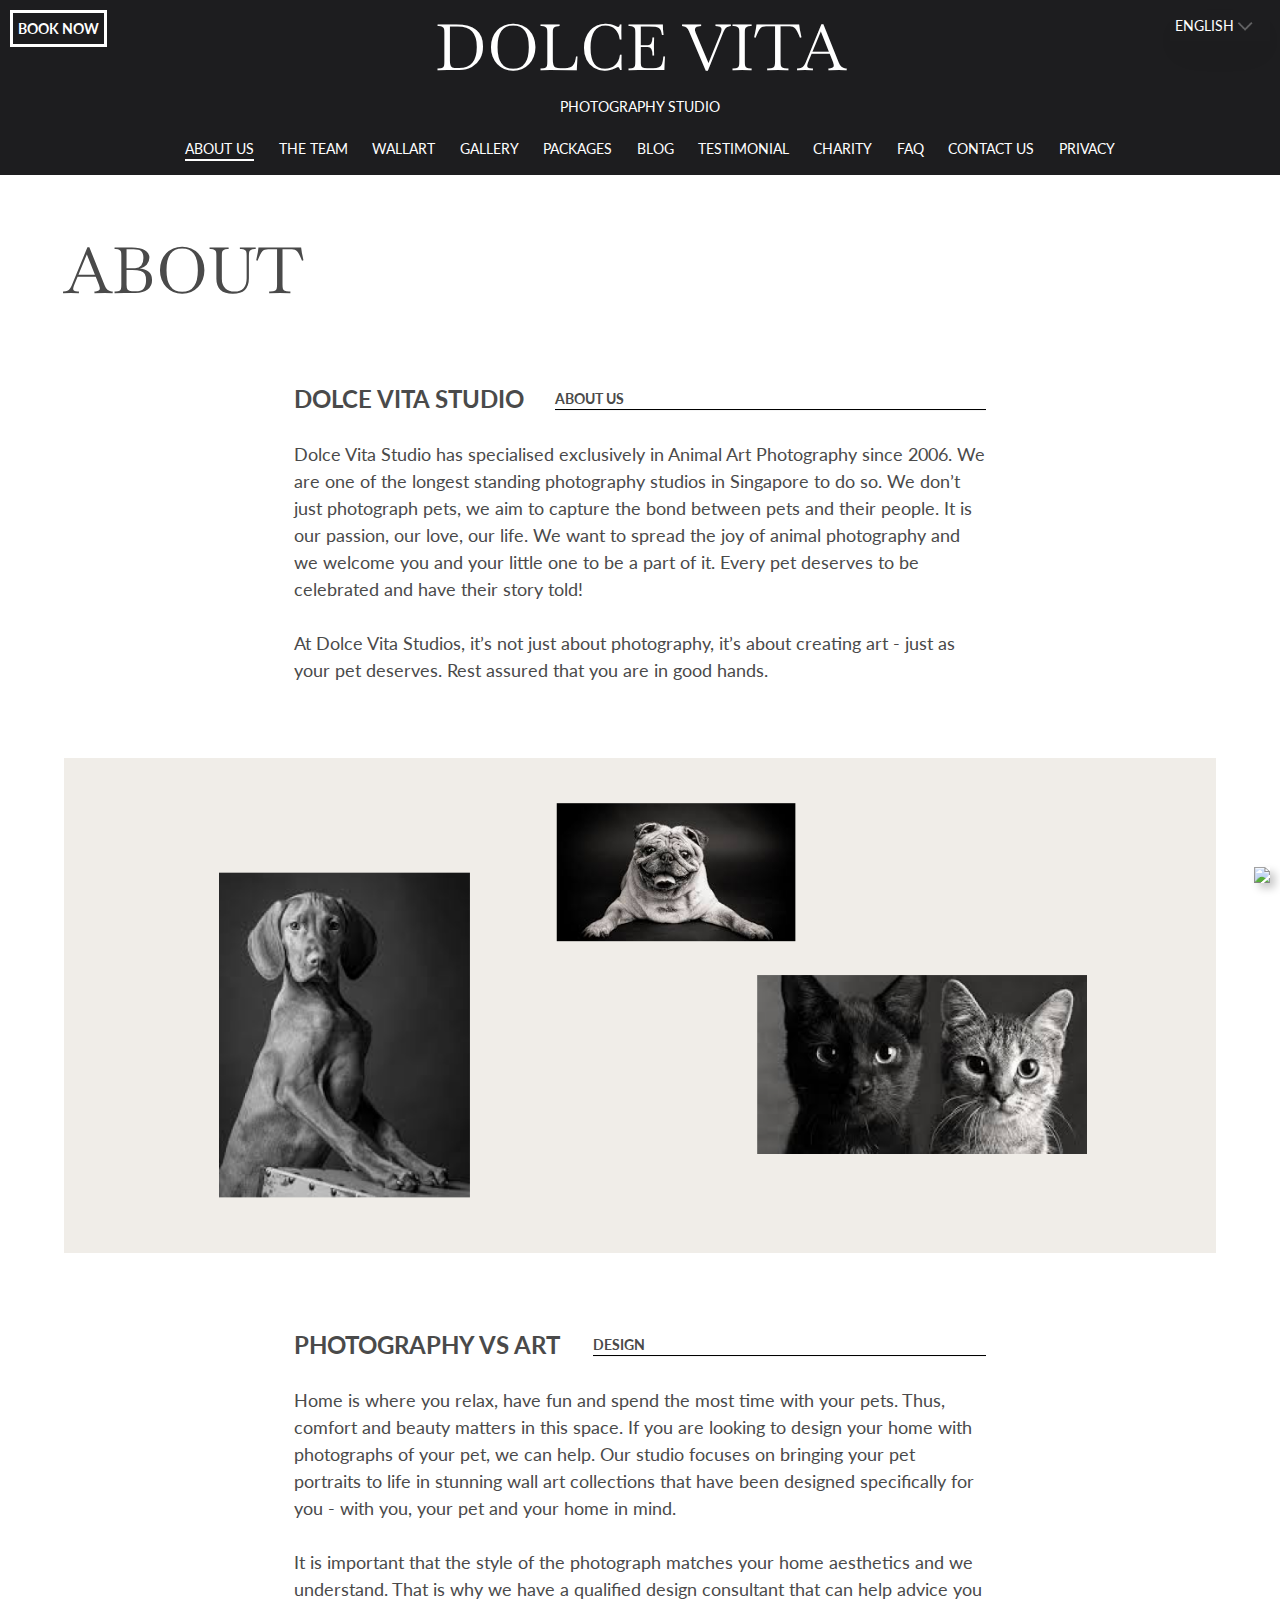
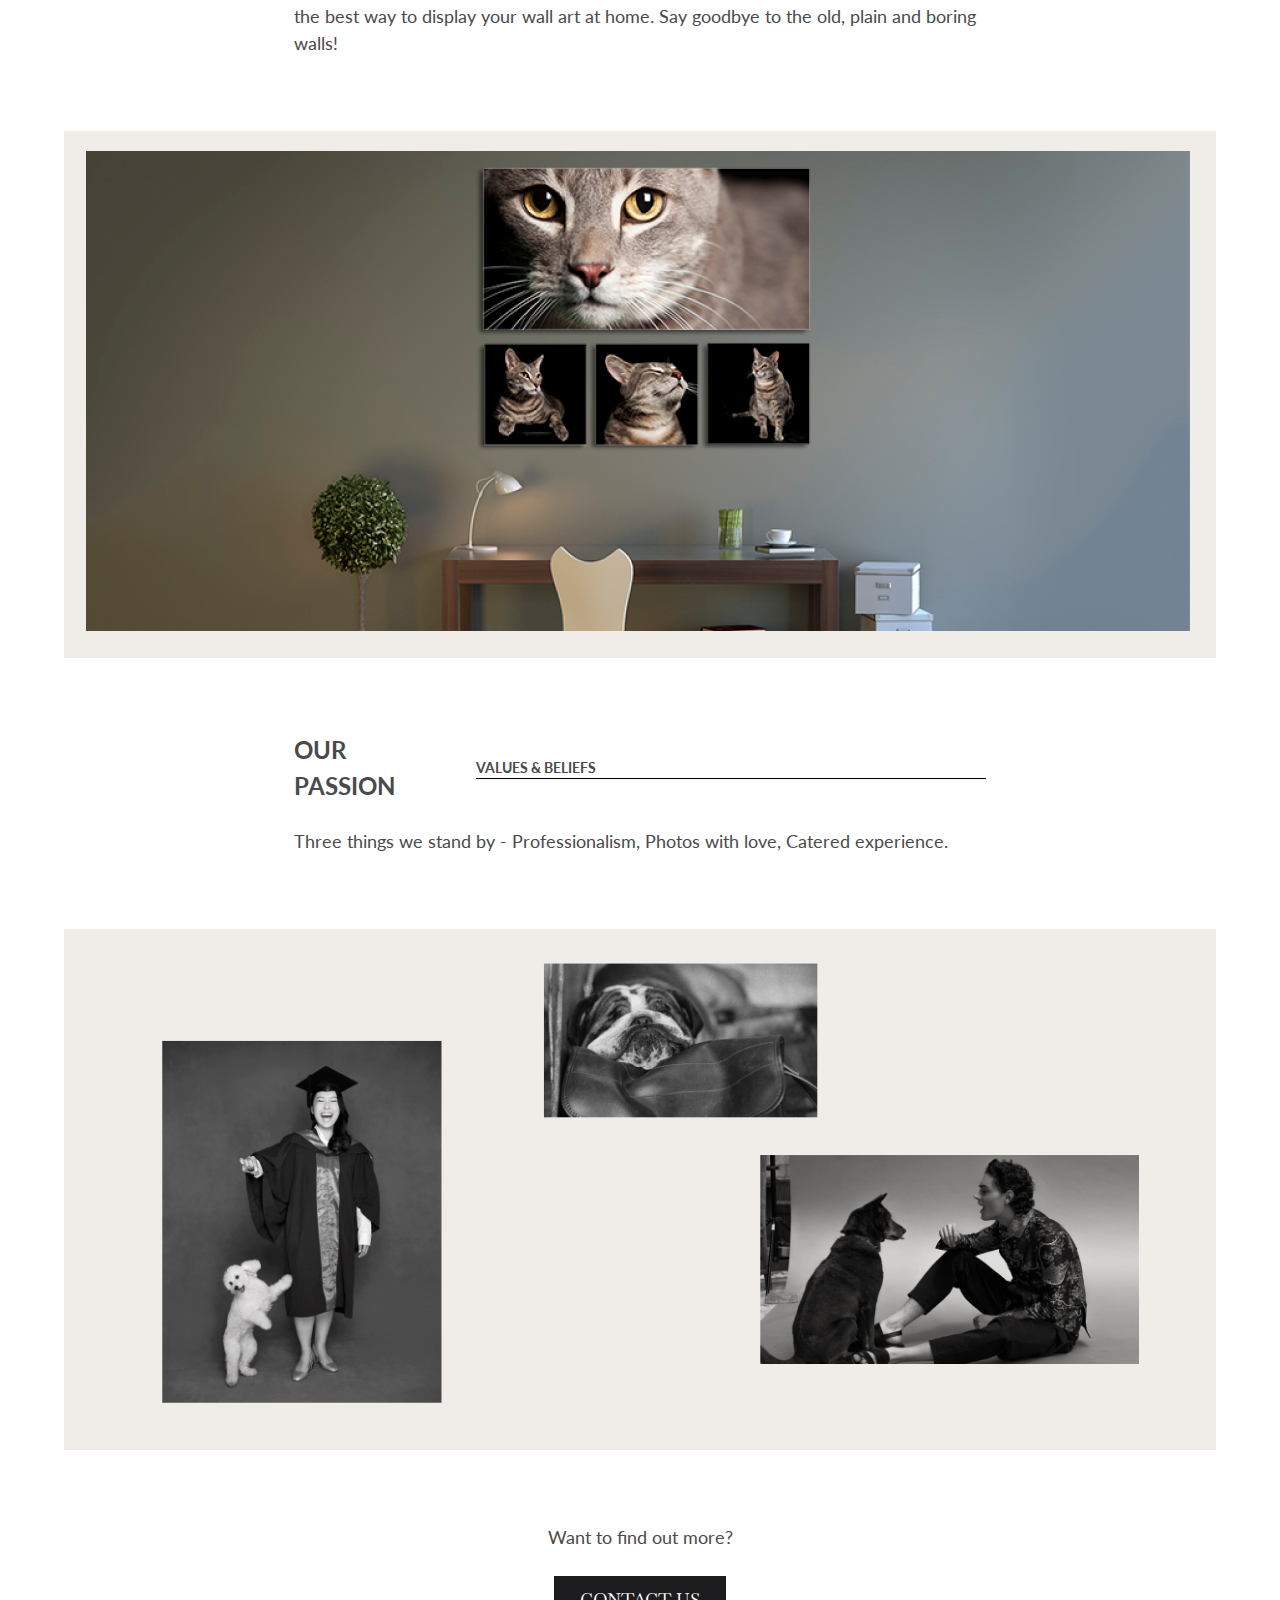
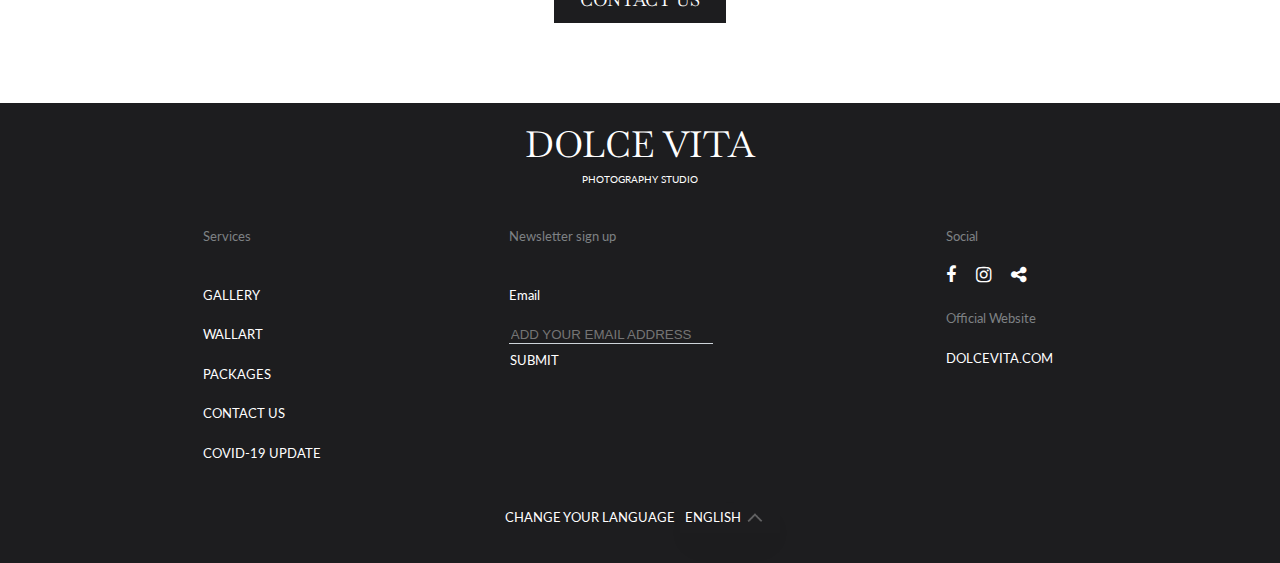
==== commit 113311e1: "add google meta to all pages" ====
--- a/about.html
+++ b/about.html
@@ -4,6 +4,7 @@
 <head>
     <title>Dolce Vita</title>
     <meta charset="utf-8">
+    <meta name="google-site-verification" content="9axCoy9GthvYYKie_w7p_4wroCzNrFNq2lFGxSxq_kU" />
     <meta name="description" content="Professional pet photography service in Singapore. We specialise in taking luxe pet portraits and creating unique wall art.">
     <meta name="keywords" content="Photograph, Pet Portrait, Pet Photo, Photo Studio, Pet Photography, Photoshoot, Dog Photo, Cat Photo, Animal Shot, Animal Photography, Wall Art, Pet Art, Gallery, Luxe Photography, Artistic, Dolce Vita, Dolce Vita Studio, Singapore Pet Photography">
     <!--responsive for mobile devices-->
@@ -160,7 +161,7 @@
                             <div class="column" style="margin: auto 0;"><h3>ABOUT US<hr></h3></div>
                         </div>   
                         <h6>
-                            Dolce Vita Studio have specialised exclusively in Animal Art Photography since 2006. We are one of the longest standing photography studios in Singapore to do so. We don’t just photograph pets, we aim to capture the bond between pets and their people. It is our passion, our love, our life. We want to spread the joy of animal photography and we welcome you and your little one to be a part of it. Every pet deserves to be celebrated and have their story told!
+                            Dolce Vita Studio has specialised exclusively in Animal Art Photography since 2006. We are one of the longest standing photography studios in Singapore to do so. We don’t just photograph pets, we aim to capture the bond between pets and their people. It is our passion, our love, our life. We want to spread the joy of animal photography and we welcome you and your little one to be a part of it. Every pet deserves to be celebrated and have their story told!
                             <br><br>
                             At Dolce Vita Studios, it’s not just about photography, it’s about creating art - just as your pet deserves. Rest assured that you are in good hands.
                         </h6>
@@ -298,7 +299,7 @@
                     </div>
                     <img class="select-box__icon" src="images/arrow-up.png" alt="Arrow Icon" aria-hidden="true">
                 </div>
-                <ul class="select-box__list" style="bottom: 50px;">
+                <ul class="select-box__list" style="bottom: 30px;">
                     <li><label class="select-box__option" for="f0" aria-hidden="aria-hidden">ENGLISH</label></li>
                     <li><label class="select-box__option" for="f1" aria-hidden="aria-hidden">CHINESE</label></li>
                     <li><label class="select-box__option" for="f2" aria-hidden="aria-hidden">MALAY</label></li>
@@ -348,9 +349,9 @@
                         <div class="select-box__value"><input class="select-box__input" type="radio" id="mf3" value="4" name="ren">
                             <p class="select-box__input-text">TAMIL</p>
                         </div>
-                        <img class="select-box__icon" src="images/arrow-down.png" alt="Arrow Icon" aria-hidden="true">
-                    </div>
-                    <ul class="select-box__list">
+                        <img class="select-box__icon" src="images/arrow-up.png" alt="Arrow Icon" aria-hidden="true">
+                    </div>
+                    <ul class="select-box__list" style="bottom: 30px;">
                         <li><label class="select-box__option" for="mf0" aria-hidden="aria-hidden">ENGLISH</label></li>
                         <li><label class="select-box__option" for="mf1" aria-hidden="aria-hidden">CHINESE</label></li>
                         <li><label class="select-box__option" for="mf2" aria-hidden="aria-hidden">MALAY</label></li>
--- a/color.css
+++ b/color.css
@@ -80,7 +80,7 @@
 /*Baskervville header*/
 h7 {
     font-family: 'Baskervville', serif;
-    font-size: 18px;
+    font-size: 25px;
     font-weight: normal;
     font-style: normal;
     margin: 0;
@@ -901,14 +901,14 @@
 .contact .control select, .contact .control input[type="text"], .contact .control input[type="number"], .contact .control input[type="email"]{
     width: 100%;
     font-family: 'Lato';
-    background-color: transparent;
+    background-color: rgba(255, 255, 255, 0.4);
     border: 1px solid lightgrey;
     
 }
 
 .contact .control textarea {
-    background-color: transparent;
-    border: 1px solid lightgray;
+    background-color: rgba(255, 255, 255, 0.4);
+    border: 1px solid  lightgray;
 }
 
 .contact ::placeholder {
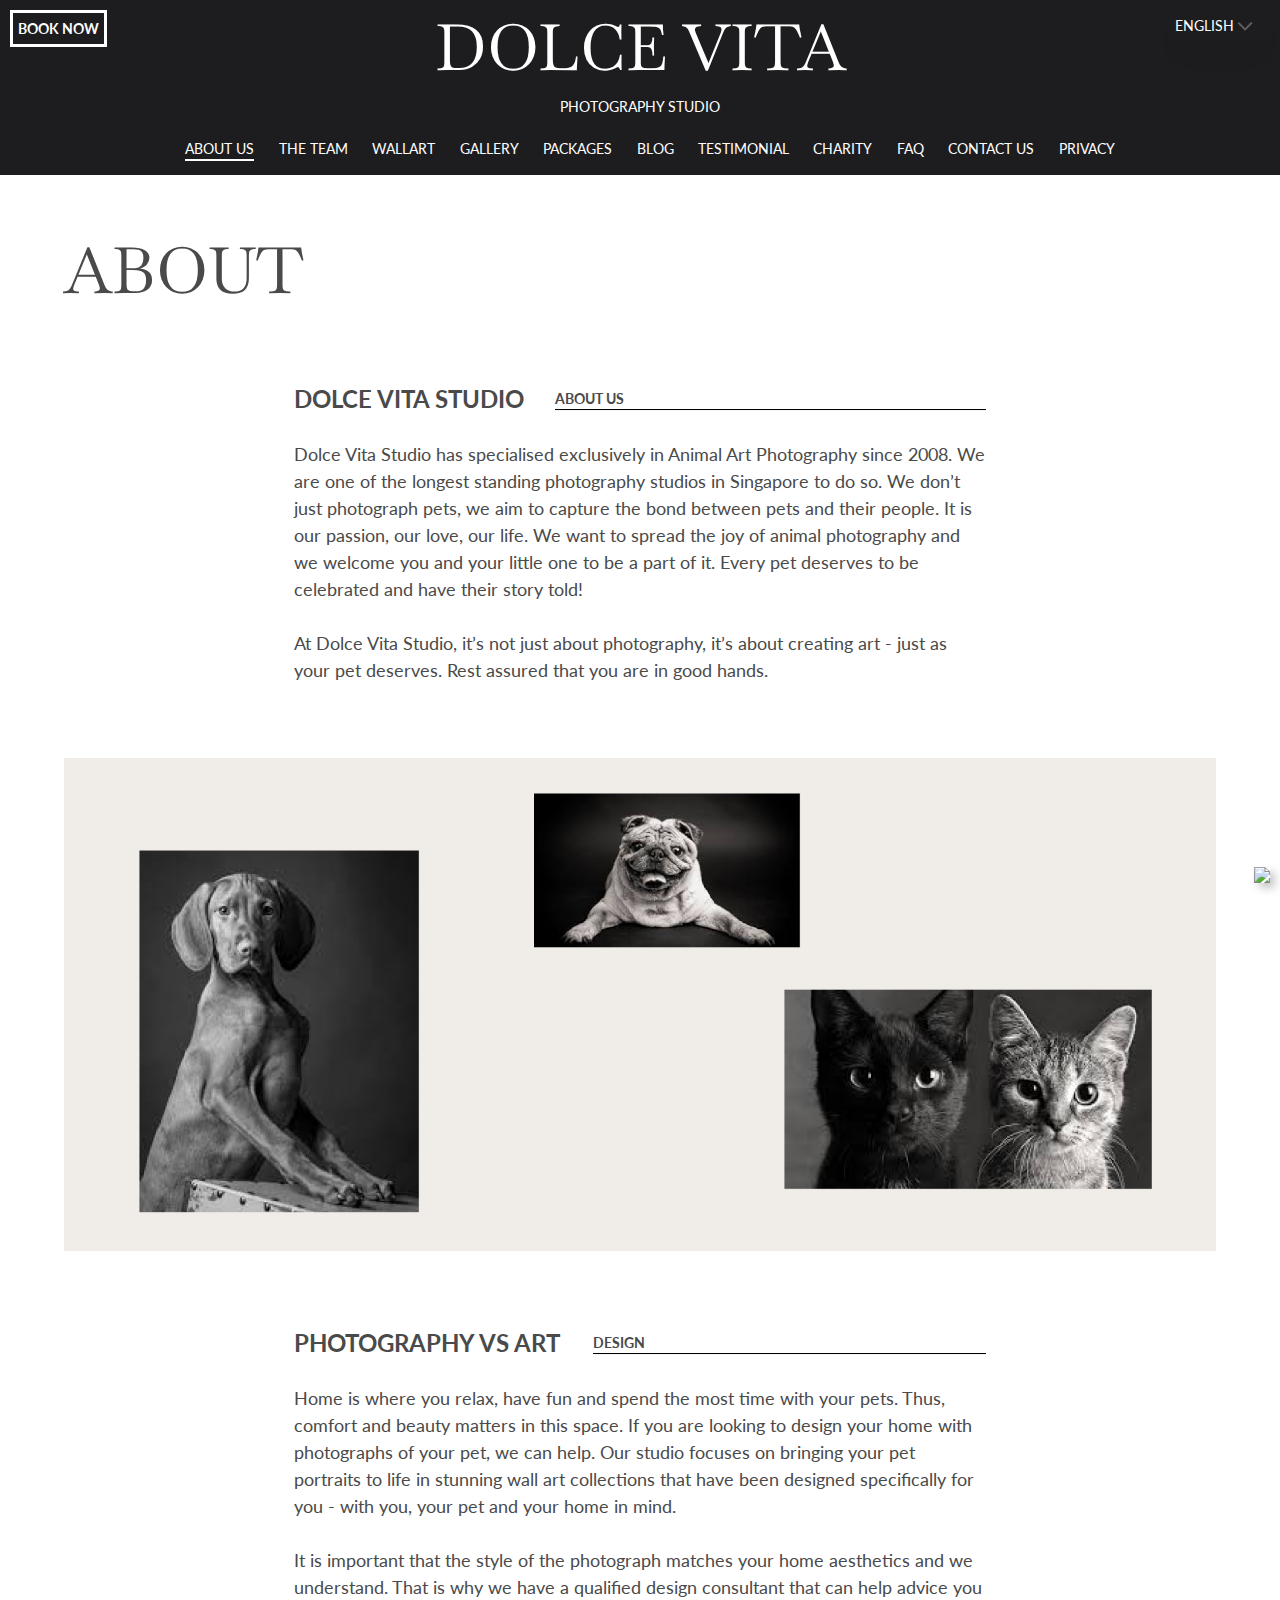
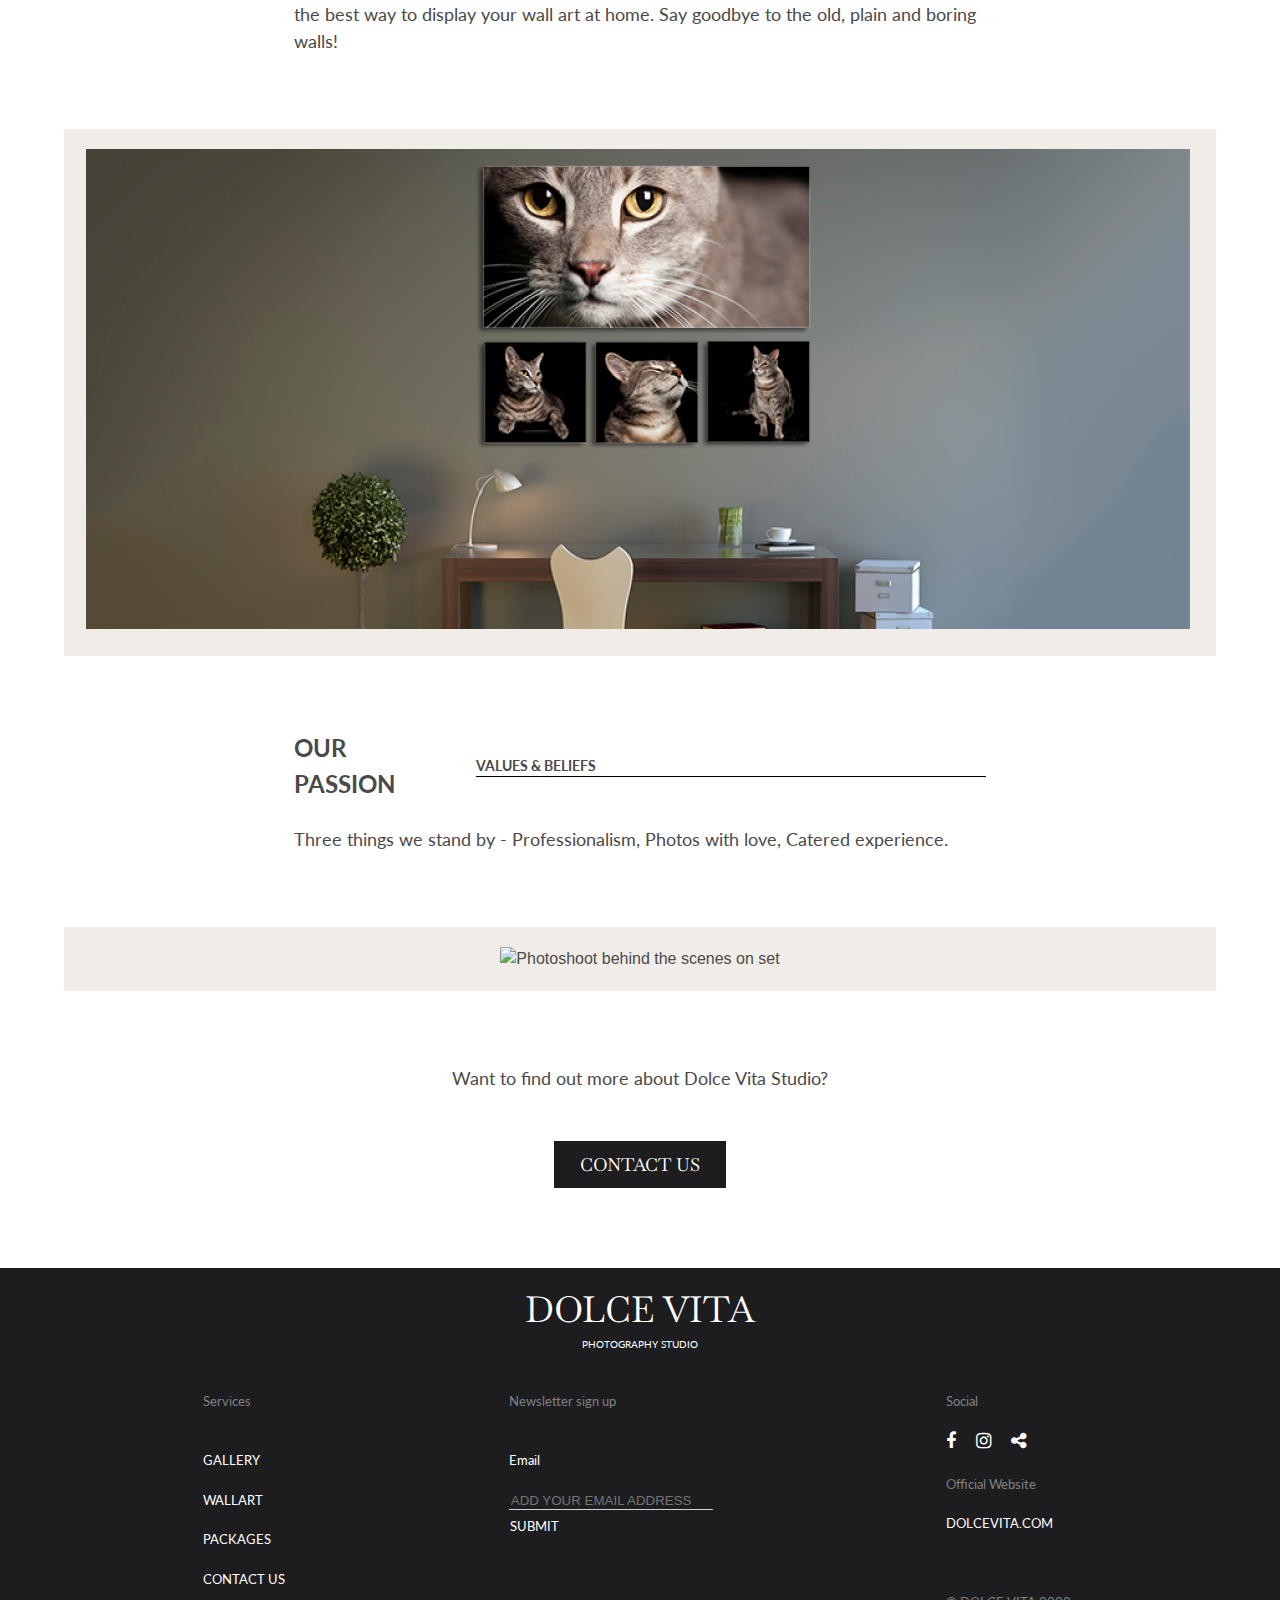
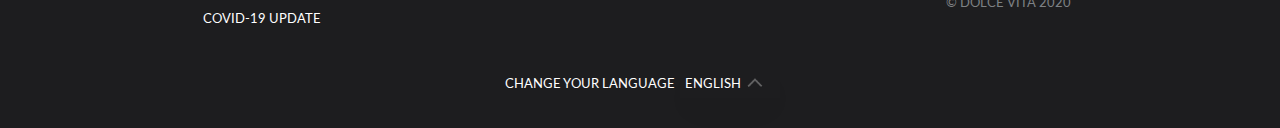
==== commit 0ad41376: "Update details" ====
--- a/about.html
+++ b/about.html
@@ -16,11 +16,15 @@
     <link href="https://fonts.googleapis.com/css2?family=Baskervville&family=Lato&display=swap" rel="stylesheet">
     <link rel="stylesheet" href="https://cdnjs.cloudflare.com/ajax/libs/font-awesome/4.7.0/css/font-awesome.min.css">
 
-    <style>
-      
-        
-
-    </style>
+    <!-- Global site tag (gtag.js) - Google Analytics -->
+    <script async src="https://www.googletagmanager.com/gtag/js?id=G-2J0T2B6NGG"></script>
+    <script>
+        window.dataLayer = window.dataLayer || [];
+        function gtag(){dataLayer.push(arguments);}
+        gtag('js', new Date());
+        gtag('config', 'G-2J0T2B6NGG');
+    </script>
+    
 </head>
 <body>
 <a class="top-link hide" id="js-top">
@@ -161,9 +165,9 @@
                             <div class="column" style="margin: auto 0;"><h3>ABOUT US<hr></h3></div>
                         </div>   
                         <h6>
-                            Dolce Vita Studio has specialised exclusively in Animal Art Photography since 2006. We are one of the longest standing photography studios in Singapore to do so. We don’t just photograph pets, we aim to capture the bond between pets and their people. It is our passion, our love, our life. We want to spread the joy of animal photography and we welcome you and your little one to be a part of it. Every pet deserves to be celebrated and have their story told!
+                            Dolce Vita Studio has specialised exclusively in Animal Art Photography since 2008. We are one of the longest standing photography studios in Singapore to do so. We don’t just photograph pets, we aim to capture the bond between pets and their people. It is our passion, our love, our life. We want to spread the joy of animal photography and we welcome you and your little one to be a part of it. Every pet deserves to be celebrated and have their story told!
                             <br><br>
-                            At Dolce Vita Studios, it’s not just about photography, it’s about creating art - just as your pet deserves. Rest assured that you are in good hands.
+                            At Dolce Vita Studio, it’s not just about photography, it’s about creating art - just as your pet deserves. Rest assured that you are in good hands.
                         </h6>
                     </div>
                    
@@ -173,7 +177,7 @@
             <div class="columns">
                 <div class="column">
                     <div class="bg">
-                        <img src="images/about-collage-dog-cat.png" width="90%" height="90%" alt="Collage of two dogs and two cats">
+                        <img src="images/AA-about-collage-dog-cat.png" width="120%" height="90%" alt="Collage of two dogs and two cats">
                     </div>
                 </div>
             </div>
@@ -221,7 +225,7 @@
             <div class="columns">
                 <div class="column">
                     <div class="bg">
-                        <img src="images/about-collage-grad-dog.png" alt="collage of graduating university students with their pet dog">
+                        <img src="images/about-photoshoot-bts.png" alt="Photoshoot behind the scenes on set">
                     </div>
                 </div>
             </div>
@@ -229,8 +233,8 @@
             <div class="columns">
                 <div class="column">
                     <h6 class="textCenter">
-                        Want to find out more?
-                    </h6>
+                        Want to find out more about Dolce Vita Studio?
+                    </h6><br>
                     <div class="btn" style="margin-top: 25px;">
                         <a href="contact.html">CONTACT US</a>
                     </div>
@@ -276,6 +280,8 @@
                     <i class="fa fa-facebook"></i><i class="fa fa-instagram"></i><i class="fa fa-share-alt"></i>
                     <li><h5>Official Website</h5></li>
                     <li><a href="index.html">DOLCEVITA.COM</a></li>
+                    <li>&nbsp;</li>
+                    <li><h5>&copy; DOLCE VITA 2020</h5</li>
                 </ul>
             </div>
         </div>
@@ -317,55 +323,60 @@
         </div>
 
         <div class="fbody">
-        <div>
-            <div class="services">
-                <h5>Services</h5>
-                <ul>
-                    <li><a href="gallery.html">GALLERY</a></li>
-                    <li><a href="wallart.html">WALLART</a></li>
-                    <li><a href="packages.html">PACKAGES</a></li>
-                    <li><a href="contact.html">CONTACT US</a></li>
-                    <li><a href="covid.html">COVID-19 UPDATE</a></li>
-                </ul>
-            </div>
-        </div>
-
-        <div class="footerBtm">
-
-            <div class="newsletter">
-                <h5>Choose Your Language</h5>    
-                <!--<div>ENGLISH <i class="fa fa-chevron-down"></i></div>-->
-                <div class="select-box">
-                    <div class="select-box__current" tabindex="4">
-                        <div class="select-box__value"><input class="select-box__input" type="radio" id="mf0" value="1" name="ren" checked="checked">
-                            <p class="select-box__input-text">ENGLISH</p>
+            <div>
+                <div class="services">
+                    <h5>Services</h5>
+                    <ul>
+                        <li><a href="gallery.html">GALLERY</a></li>
+                        <li><a href="wallart.html">WALLART</a></li>
+                        <li><a href="packages.html">PACKAGES</a></li>
+                        <li><a href="contact.html">CONTACT US</a></li>
+                        <li><a href="covid.html">COVID-19 UPDATE</a></li>
+                    </ul>
+                </div>
+            </div>
+
+            <div class="footerBtm">
+                <div class="newsletter">
+                    <h5>Choose Your Language</h5>    
+                    <!--<div>ENGLISH <i class="fa fa-chevron-down"></i></div>-->
+                    <div class="select-box">
+                        <div class="select-box__current" tabindex="4">
+                            <div class="select-box__value"><input class="select-box__input" type="radio" id="mf0" value="1" name="ren" checked="checked">
+                                <p class="select-box__input-text">ENGLISH</p>
+                            </div>
+                            <div class="select-box__value"><input class="select-box__input" type="radio" id="mf1" value="2" name="ren">
+                                <p class="select-box__input-text">CHINESE</Canvas></p>
+                            </div>
+                            <div class="select-box__value"><input class="select-box__input" type="radio" id="mf2" value="3" name="ren">
+                                <p class="select-box__input-text">MALAY</p>
+                            </div>
+                            <div class="select-box__value"><input class="select-box__input" type="radio" id="mf3" value="4" name="ren">
+                                <p class="select-box__input-text">TAMIL</p>
+                            </div>
+                            <img class="select-box__icon" src="images/arrow-up.png" alt="Arrow Icon" aria-hidden="true">
                         </div>
-                        <div class="select-box__value"><input class="select-box__input" type="radio" id="mf1" value="2" name="ren">
-                            <p class="select-box__input-text">CHINESE</Canvas></p>
-                        </div>
-                        <div class="select-box__value"><input class="select-box__input" type="radio" id="mf2" value="3" name="ren">
-                            <p class="select-box__input-text">MALAY</p>
-                        </div>
-                        <div class="select-box__value"><input class="select-box__input" type="radio" id="mf3" value="4" name="ren">
-                            <p class="select-box__input-text">TAMIL</p>
-                        </div>
-                        <img class="select-box__icon" src="images/arrow-up.png" alt="Arrow Icon" aria-hidden="true">
-                    </div>
-                    <ul class="select-box__list" style="bottom: 30px;">
-                        <li><label class="select-box__option" for="mf0" aria-hidden="aria-hidden">ENGLISH</label></li>
-                        <li><label class="select-box__option" for="mf1" aria-hidden="aria-hidden">CHINESE</label></li>
-                        <li><label class="select-box__option" for="mf2" aria-hidden="aria-hidden">MALAY</label></li>
-                        <li><label class="select-box__option" for="mf3" aria-hidden="aria-hidden">TAMIL</label></li>
-                    </ul>
-                </div>
-            </div>
-
-               <div class="social">
-                   <h5>Social</h5>
-                   <i class="fa fa-facebook"></i><i class="fa fa-instagram"></i><i class="fa fa-share-alt"></i>
-                </div>
-        </div>
-    </div>
+                        <ul class="select-box__list" style="bottom: 30px;">
+                            <li><label class="select-box__option" for="mf0" aria-hidden="aria-hidden">ENGLISH</label></li>
+                            <li><label class="select-box__option" for="mf1" aria-hidden="aria-hidden">CHINESE</label></li>
+                            <li><label class="select-box__option" for="mf2" aria-hidden="aria-hidden">MALAY</label></li>
+                            <li><label class="select-box__option" for="mf3" aria-hidden="aria-hidden">TAMIL</label></li>
+                        </ul>
+                    </div>
+                </div>
+
+                <div class="social">
+                    <h5>Social</h5>
+                    <i class="fa fa-facebook"></i><i class="fa fa-instagram"></i><i class="fa fa-share-alt"></i>
+                </div>
+
+            </div>
+        
+        </div>
+
+        <div class="htitle">
+            <h5>&copy; DOLCE VITA 2020</h5>
+        </div>
 
     </footer>
 
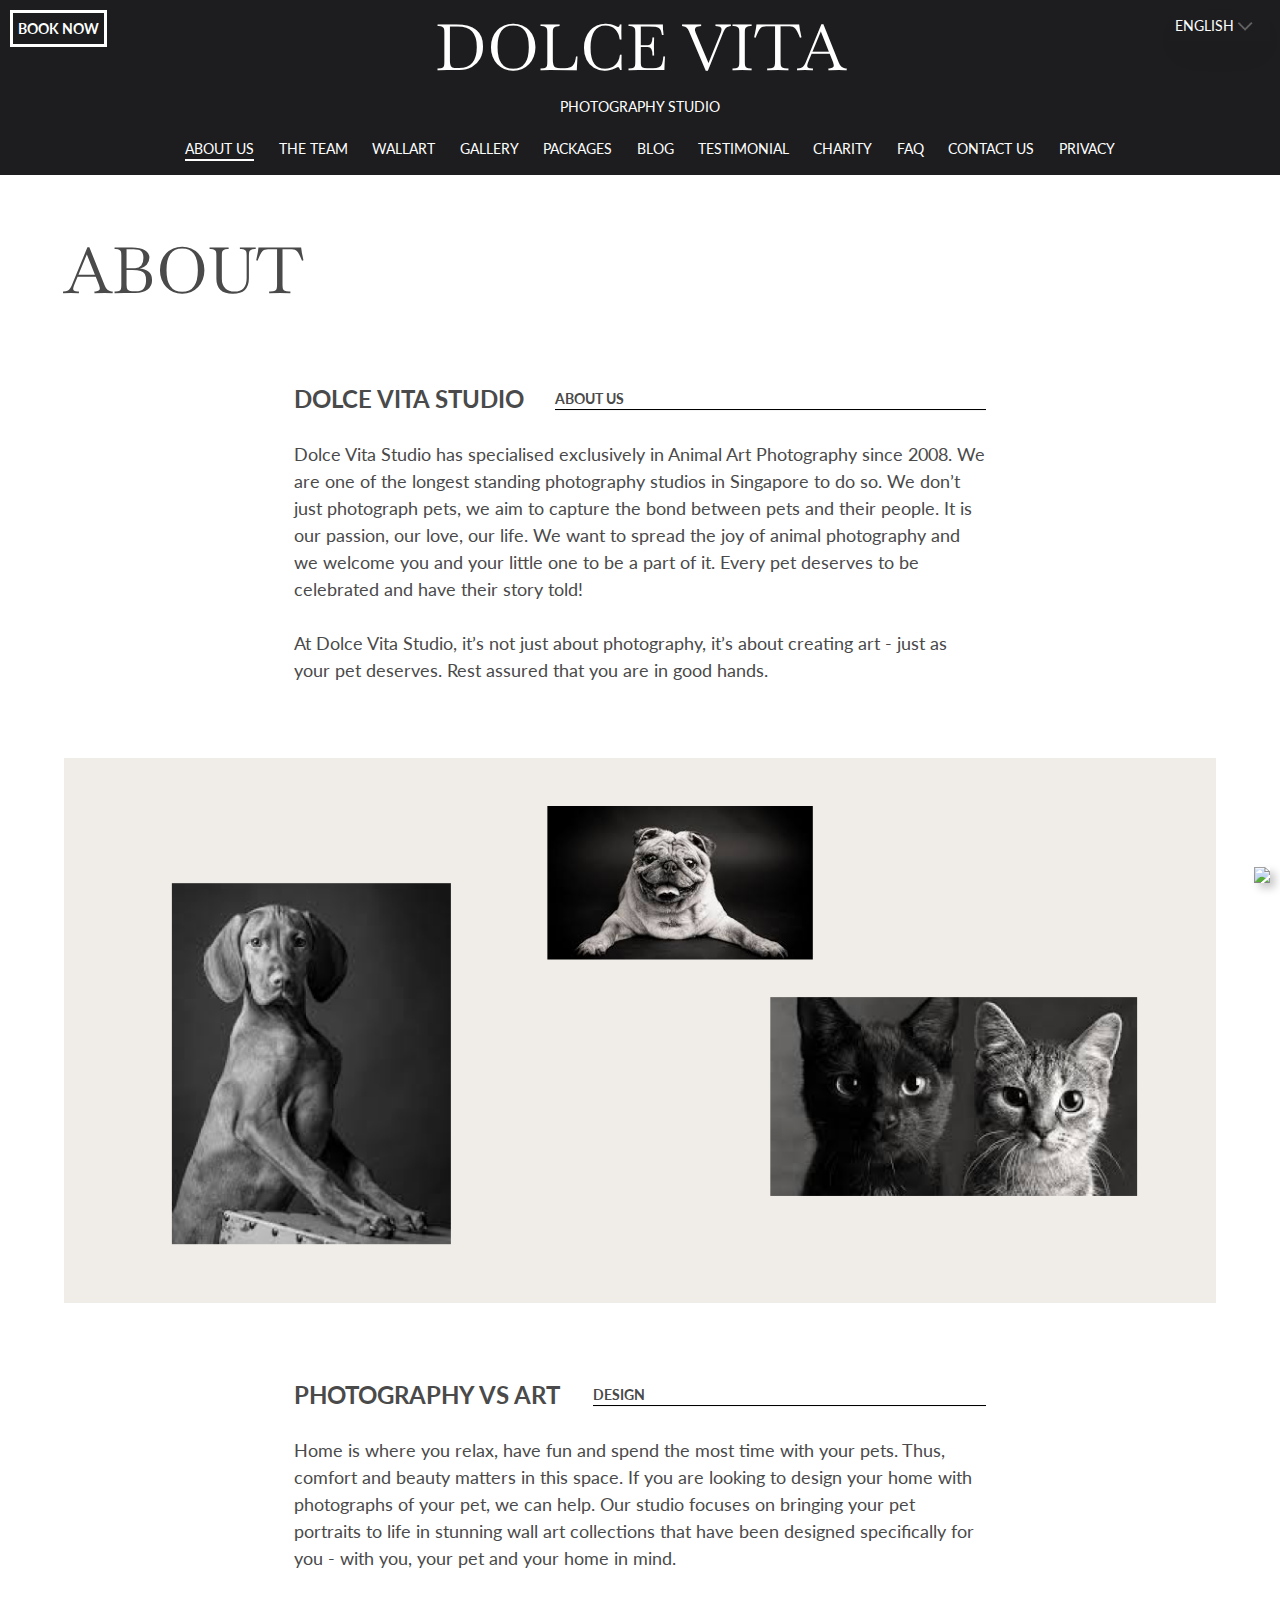
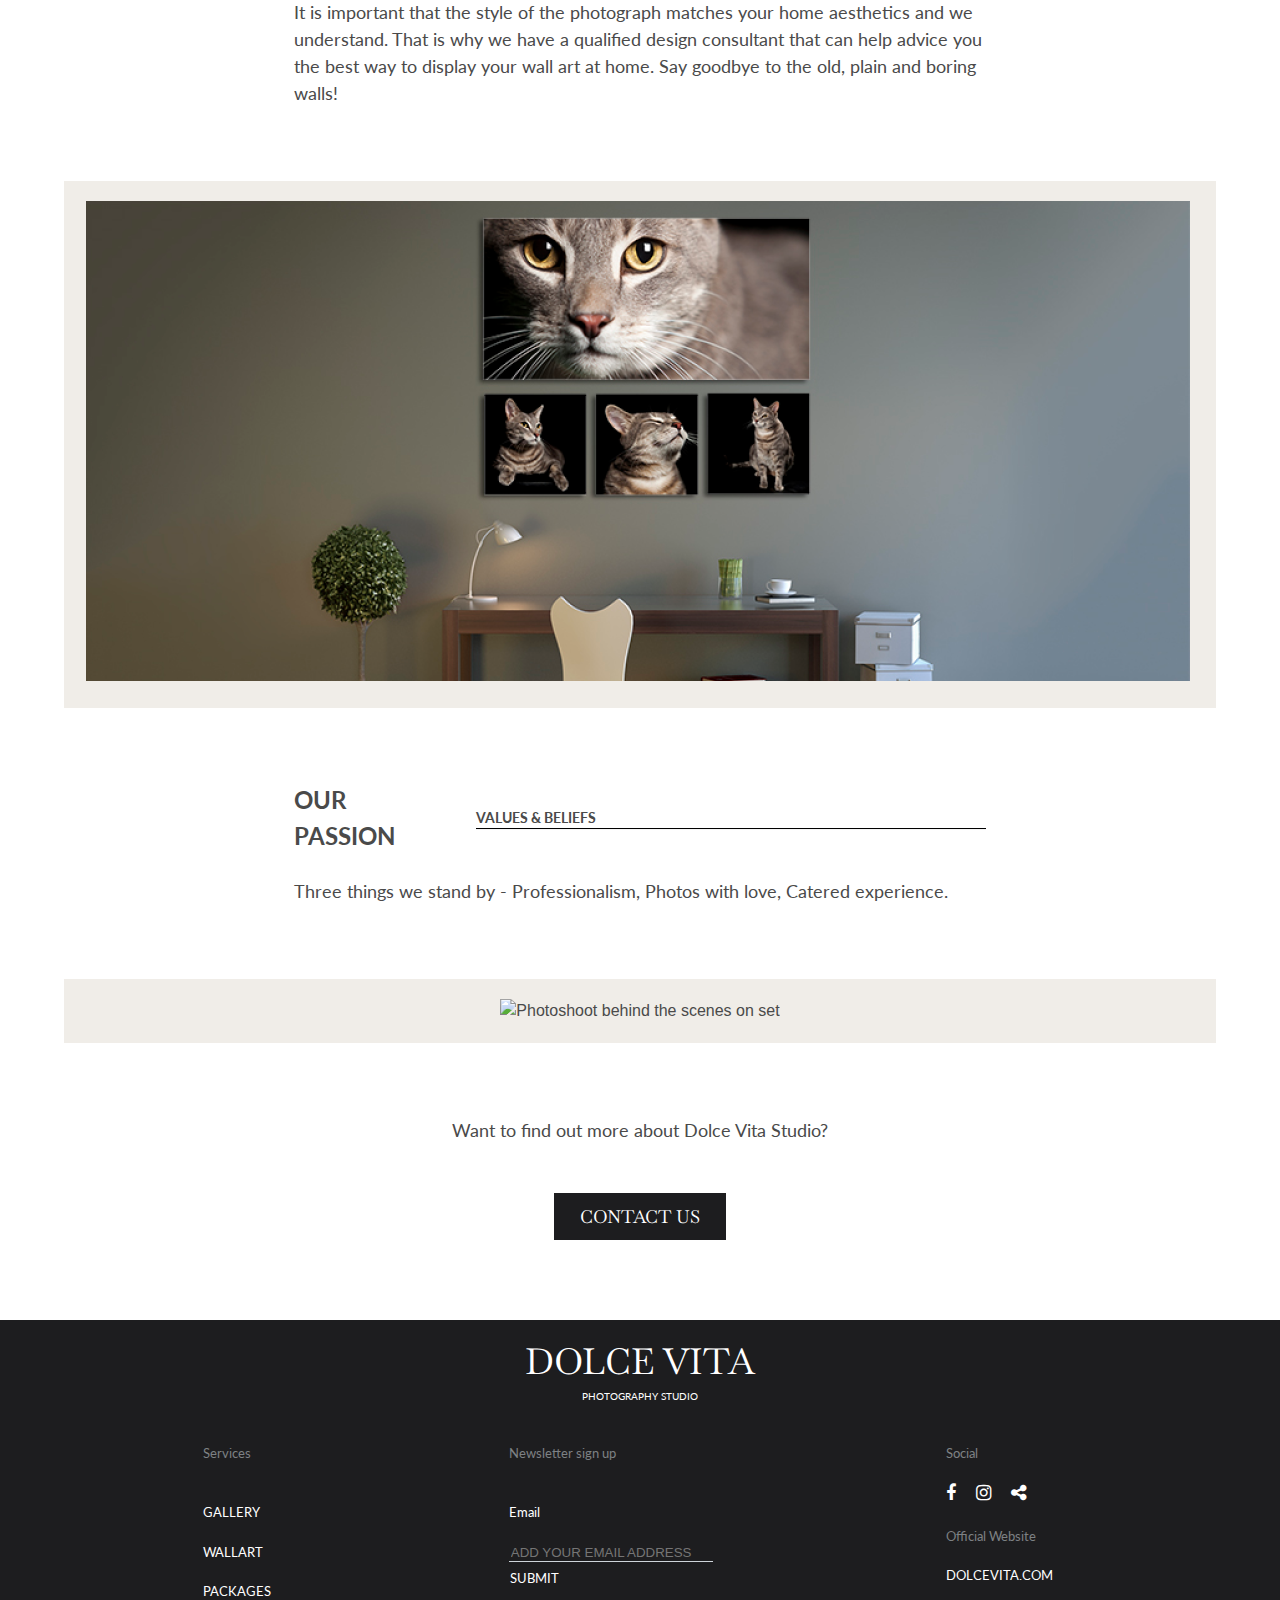
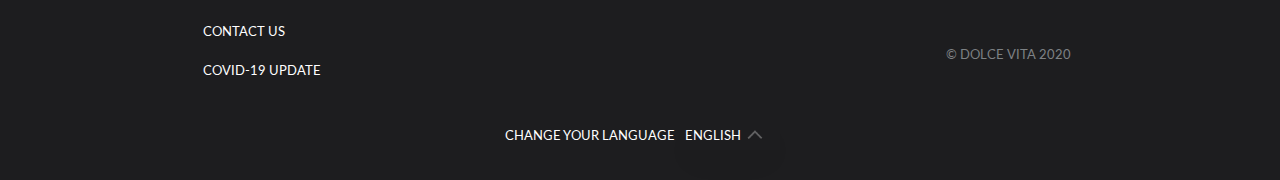
==== commit cfe0de24: "update meta" ====
--- a/about.html
+++ b/about.html
@@ -4,7 +4,7 @@
 <head>
     <title>Dolce Vita</title>
     <meta charset="utf-8">
-    <meta name="google-site-verification" content="9axCoy9GthvYYKie_w7p_4wroCzNrFNq2lFGxSxq_kU" />
+   
     <meta name="description" content="Professional pet photography service in Singapore. We specialise in taking luxe pet portraits and creating unique wall art.">
     <meta name="keywords" content="Photograph, Pet Portrait, Pet Photo, Photo Studio, Pet Photography, Photoshoot, Dog Photo, Cat Photo, Animal Shot, Animal Photography, Wall Art, Pet Art, Gallery, Luxe Photography, Artistic, Dolce Vita, Dolce Vita Studio, Singapore Pet Photography">
     <!--responsive for mobile devices-->
@@ -177,7 +177,7 @@
             <div class="columns">
                 <div class="column">
                     <div class="bg">
-                        <img src="images/AA-about-collage-dog-cat.png" width="120%" height="90%" alt="Collage of two dogs and two cats">
+                        <img src="images/about-collage-dog-cat.png" width="120%" height="90%" alt="Collage of two dogs and two cats">
                     </div>
                 </div>
             </div>
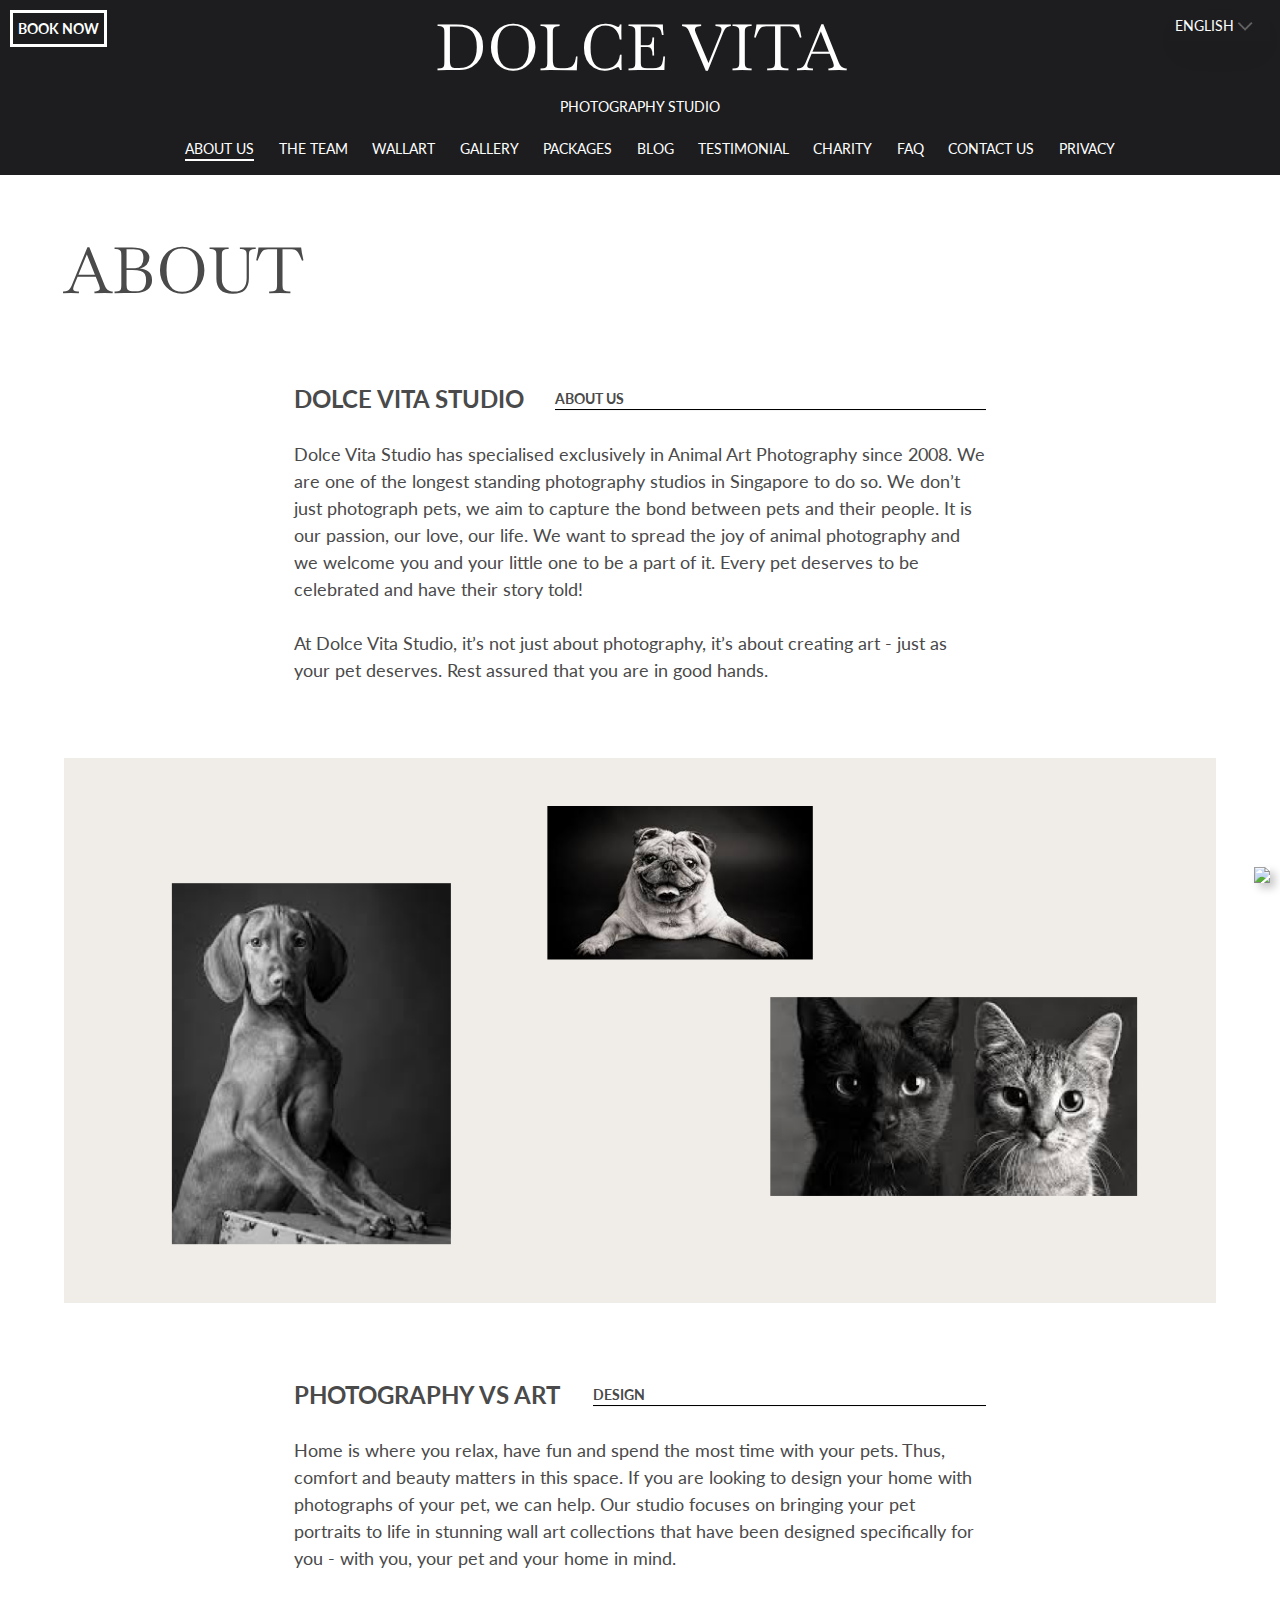
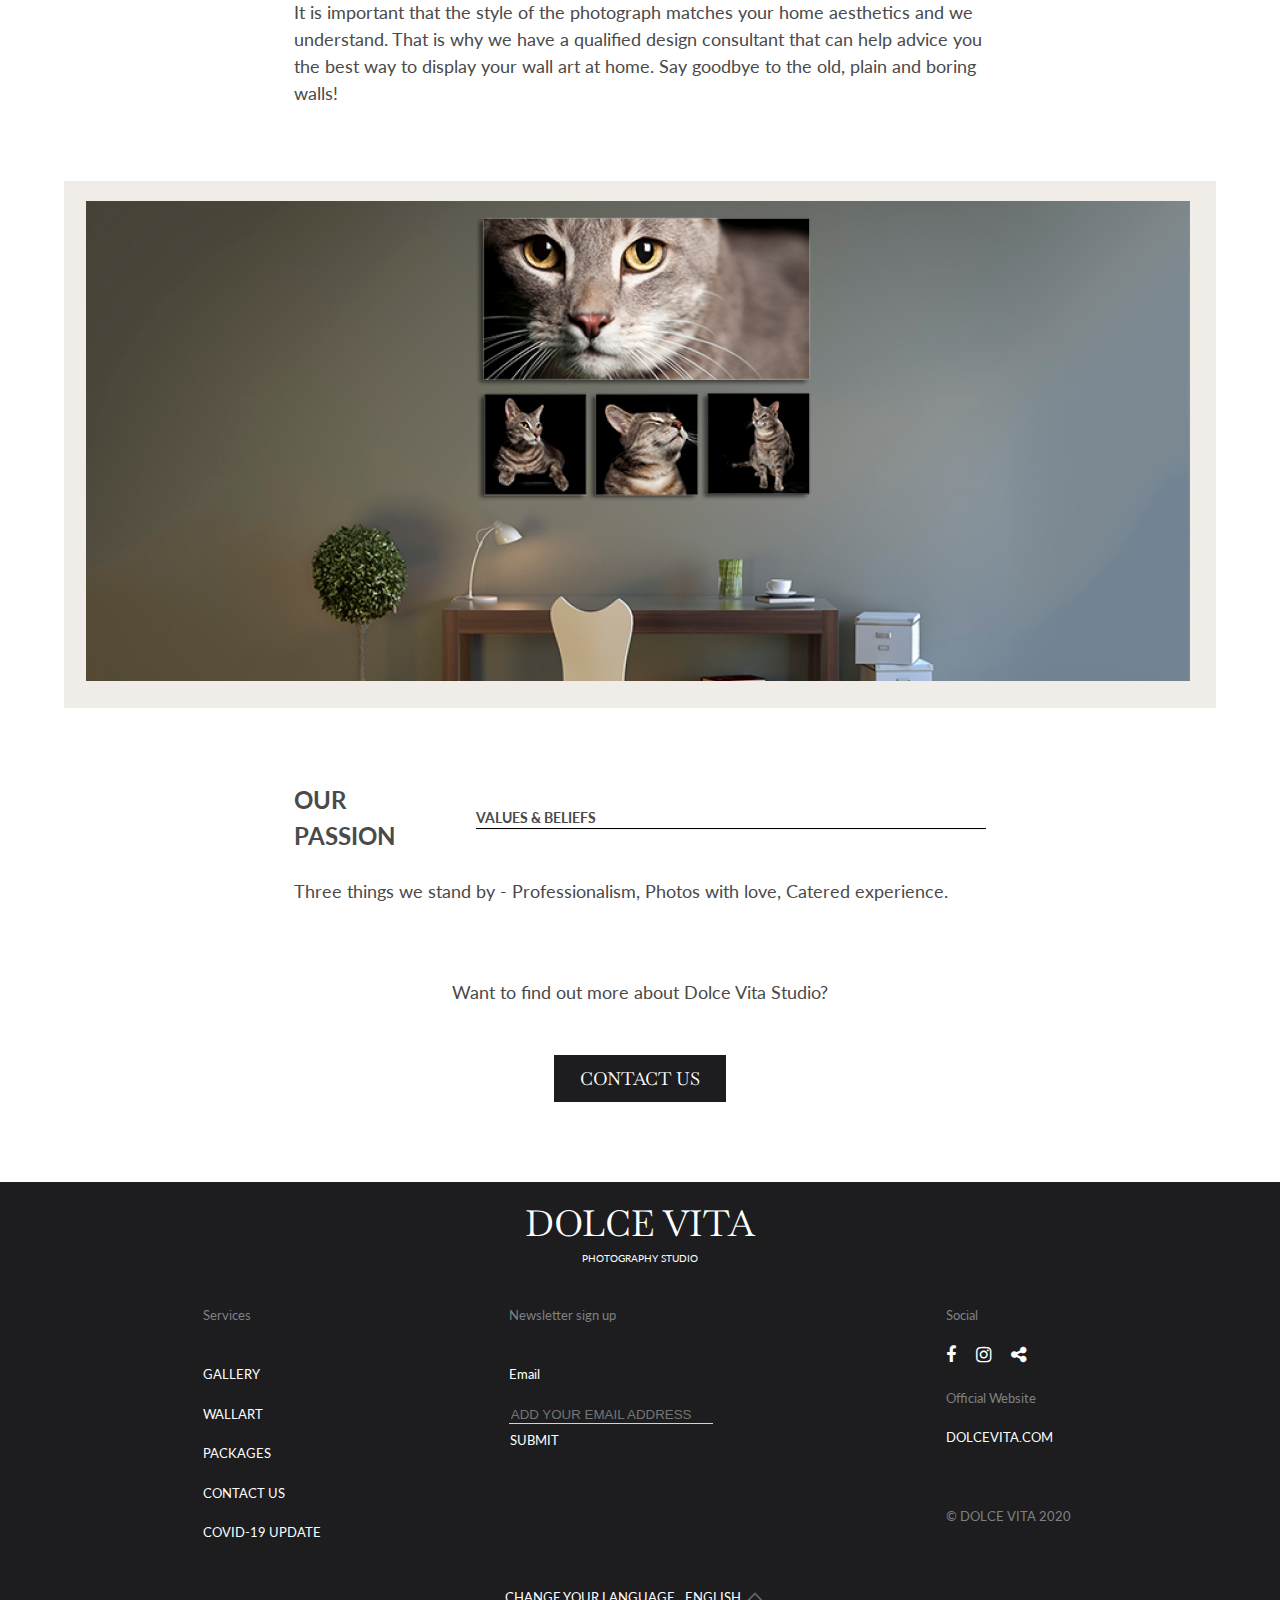
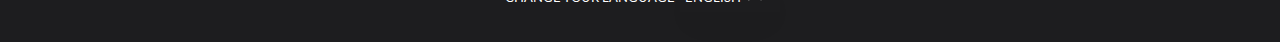
==== commit 1ef08b49: "remove img" ====
--- a/about.html
+++ b/about.html
@@ -224,14 +224,6 @@
 
             <div class="columns">
                 <div class="column">
-                    <div class="bg">
-                        <img src="images/about-photoshoot-bts.png" alt="Photoshoot behind the scenes on set">
-                    </div>
-                </div>
-            </div>
-
-            <div class="columns">
-                <div class="column">
                     <h6 class="textCenter">
                         Want to find out more about Dolce Vita Studio?
                     </h6><br>
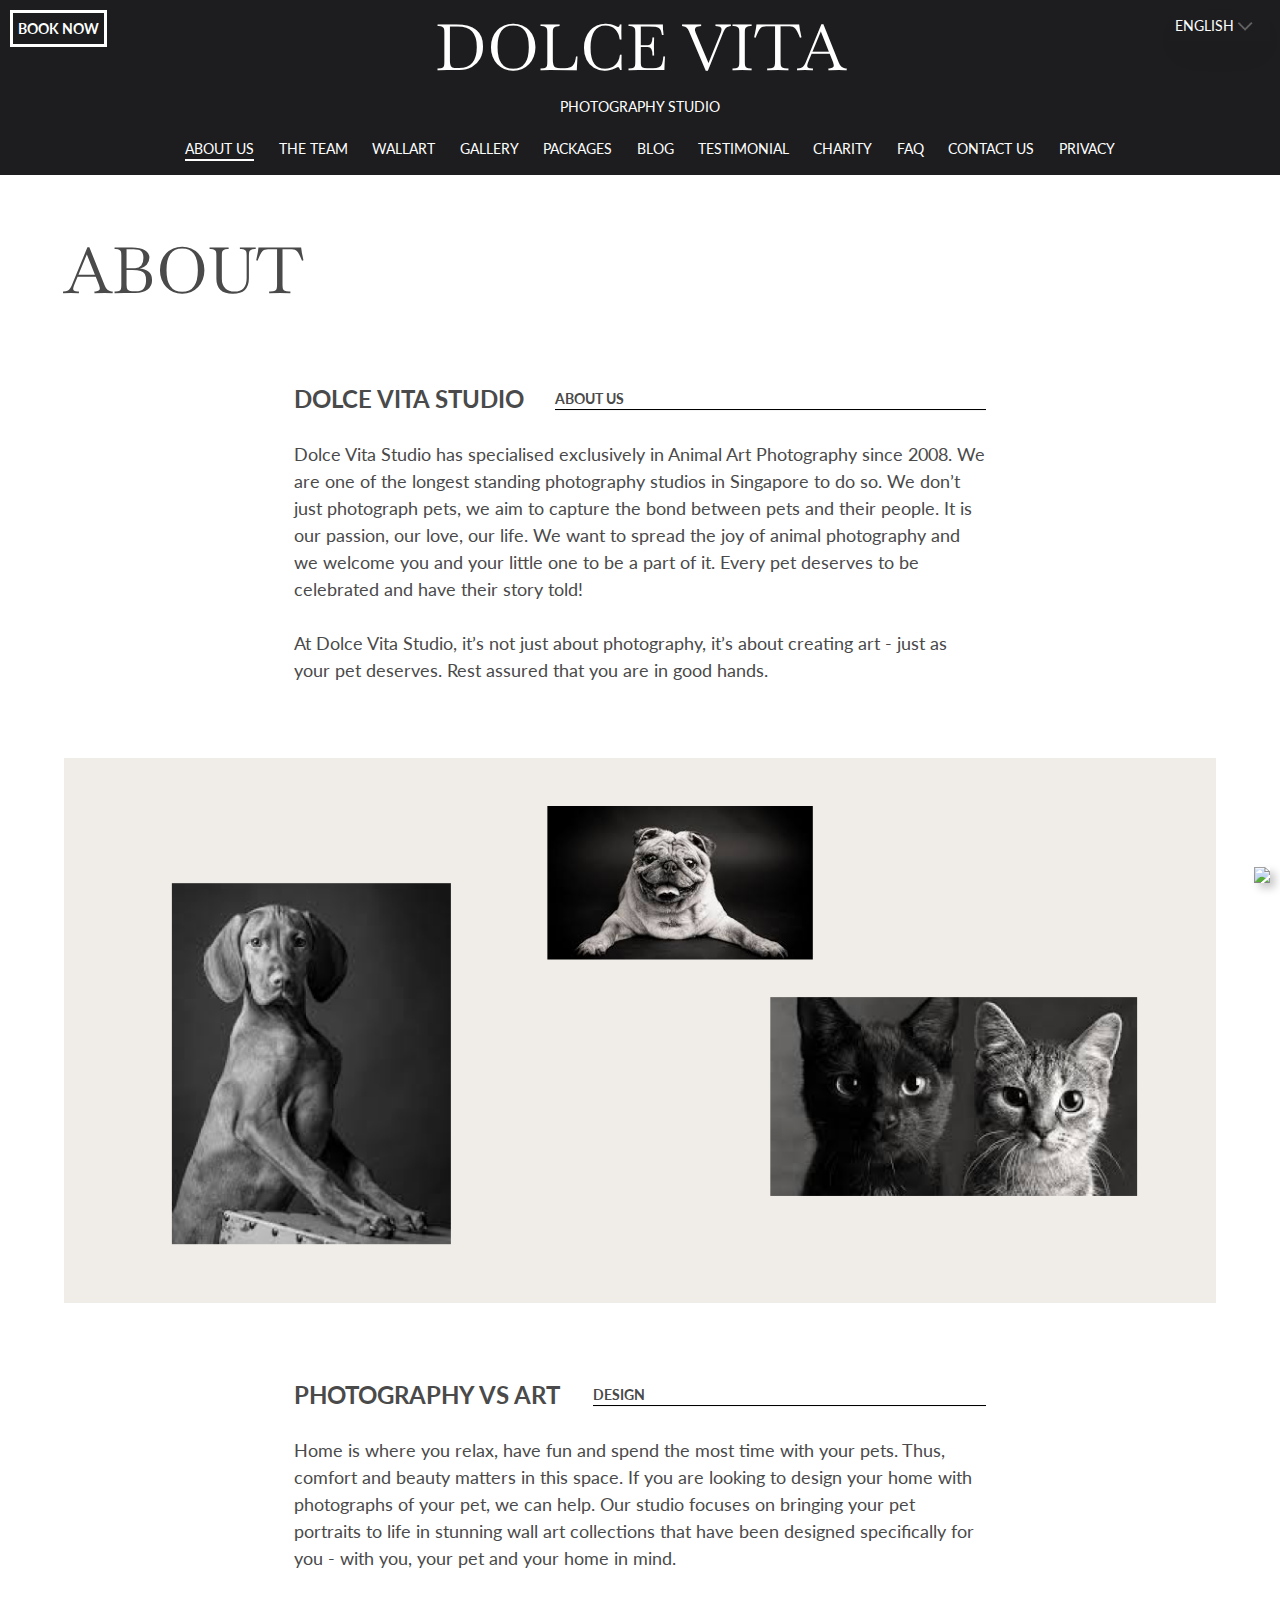
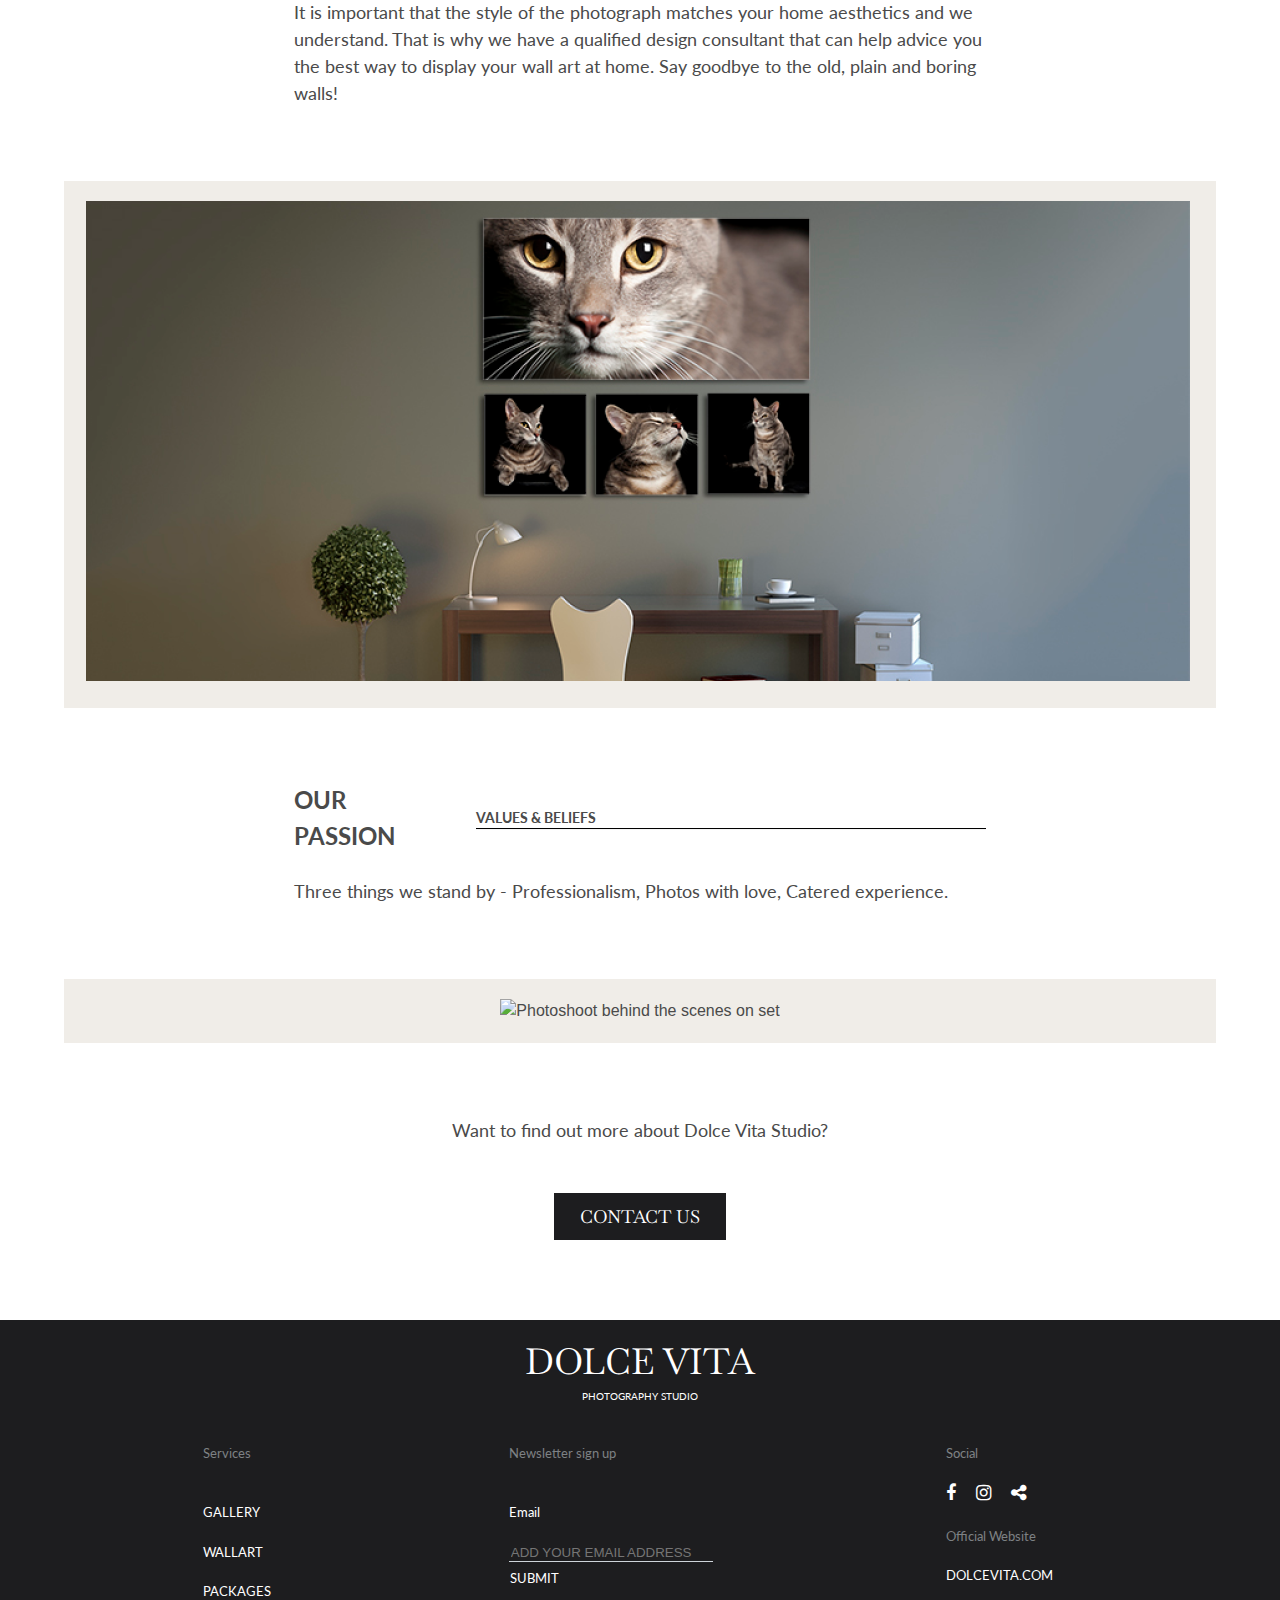
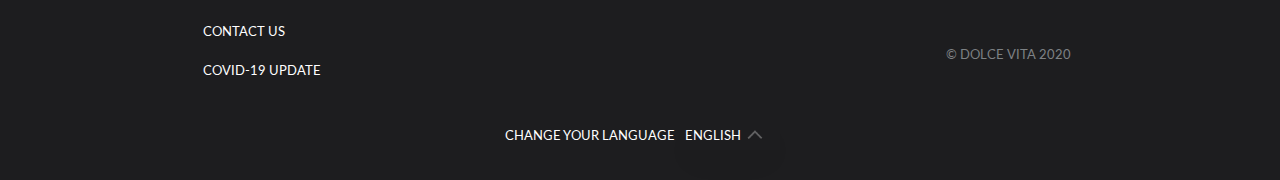
==== commit a0f38004: "add message" ====
--- a/about.html
+++ b/about.html
@@ -224,6 +224,14 @@
 
             <div class="columns">
                 <div class="column">
+                    <div class="bg">
+                        <img src="images/about-photoshoot-bts.png" alt="Photoshoot behind the scenes on set">
+                    </div>
+                </div>
+            </div>
+
+            <div class="columns">
+                <div class="column">
                     <h6 class="textCenter">
                         Want to find out more about Dolce Vita Studio?
                     </h6><br>
